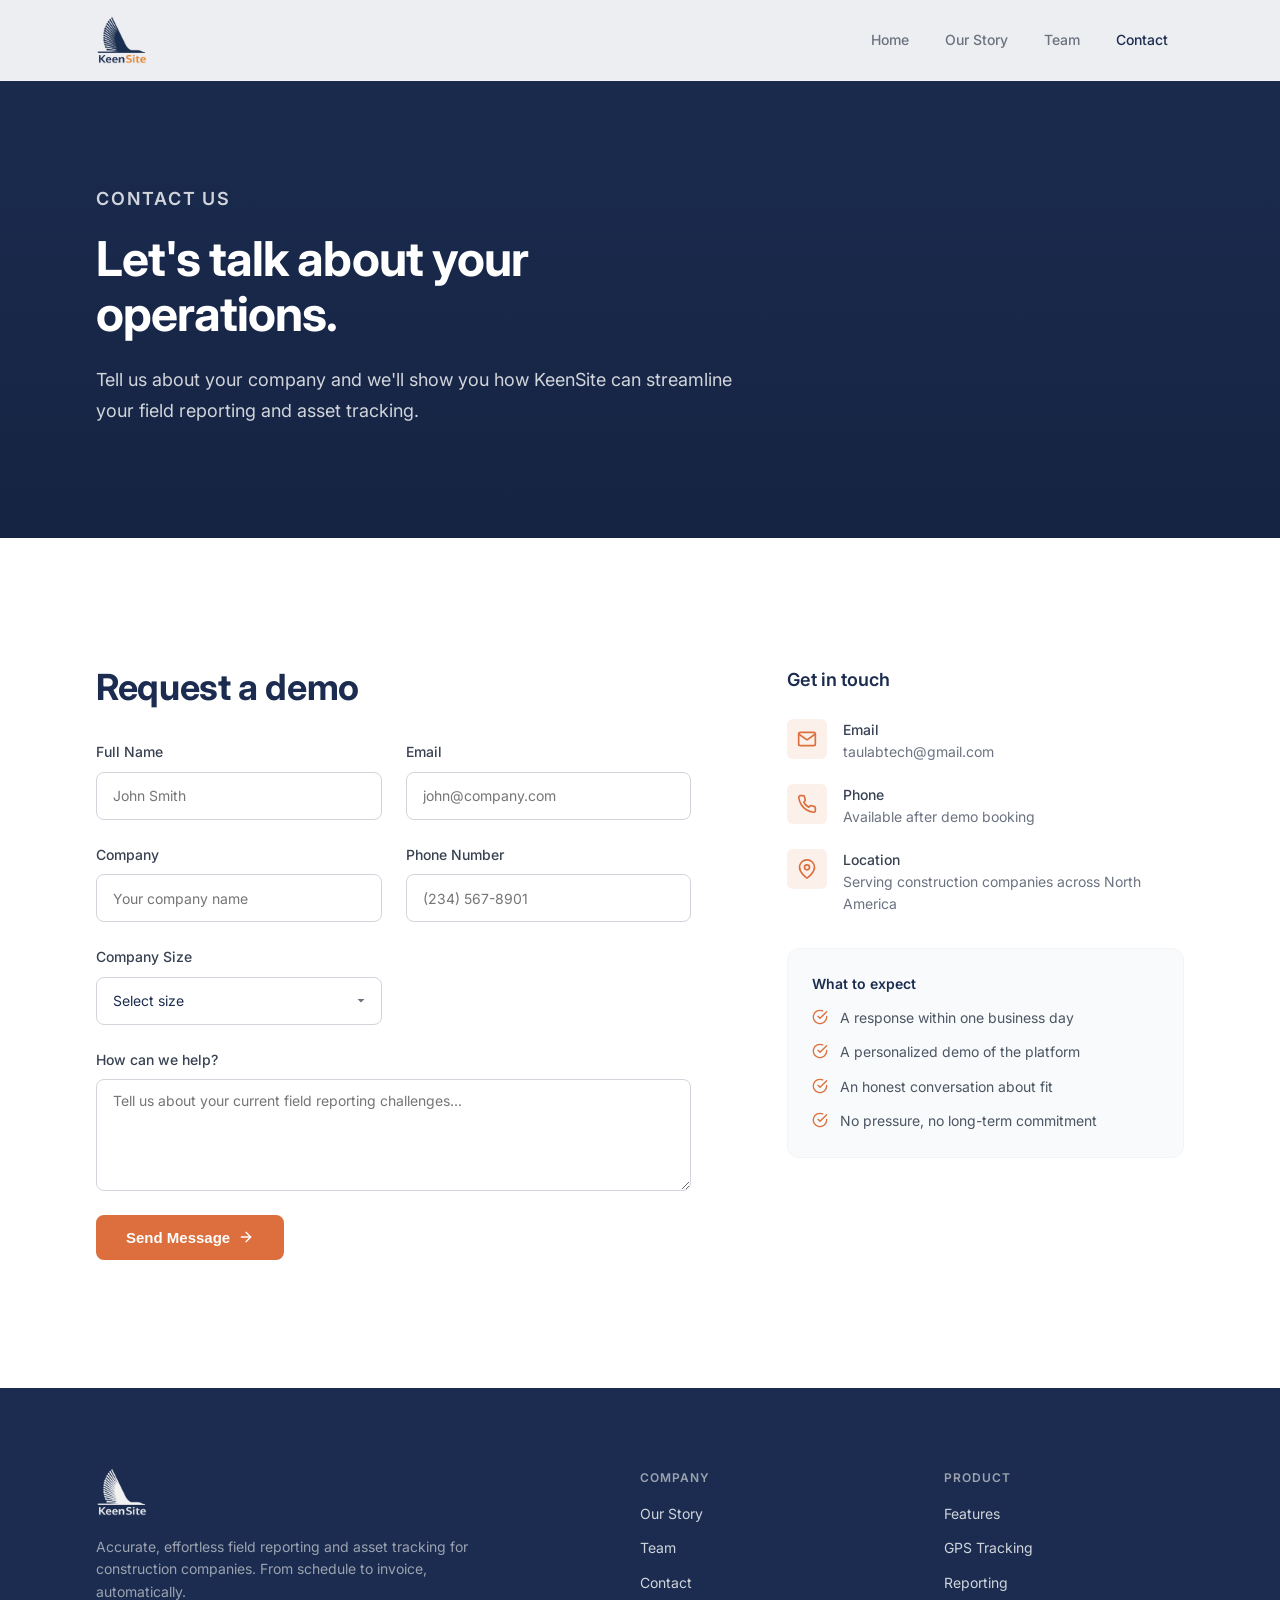
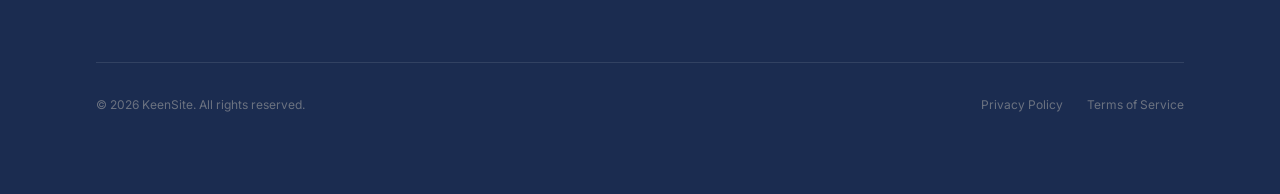
==== contact/index.html @ 657386d3 "Added google analytics to each page on keensite's website." ====
<!DOCTYPE html>
<html lang="en">

<head>
  <meta charset="UTF-8">
  <meta name="viewport" content="width=device-width, initial-scale=1.0">
  <title>Contact Us - KeenSite | Request a Demo</title>
  <meta name="description"
    content="Get in touch with KeenSite to learn how we can streamline your construction field reporting and asset tracking. Request a personalized demo.">
  <meta property="og:title" content="Contact Us - KeenSite">
  <meta property="og:description" content="Request a demo and see how KeenSite can automate your field reporting.">
  <link rel="icon" href="/images/logo.png">
  <link rel="stylesheet" href="/styles.css">
  <script type="text/javascript">
    (function (c, l, a, r, i, t, y) {
      c[a] = c[a] || function () { (c[a].q = c[a].q || []).push(arguments) };
      t = l.createElement(r); t.async = 1; t.src = "https://www.clarity.ms/tag/" + i;
      y = l.getElementsByTagName(r)[0]; y.parentNode.insertBefore(t, y);
    })(window, document, "clarity", "script", "vt9s95fxyd");
  </script>
</head>
<script async src="https://www.googletagmanager.com/gtag/js?id=G-HYCKMFRM9N"></script>
<script>
  window.dataLayer = window.dataLayer || [];
  function gtag() { dataLayer.push(arguments); }
  gtag('js', new Date());

  gtag('config', 'G-HYCKMFRM9N');
</script>

<body>

  <nav class="navbar">
    <div class="container navbar-inner">
      <a href="/" class="navbar-logo"><img src="/images/logo.png" alt="KeenSite"></a>
      <div class="navbar-links">
        <a href="/">Home</a>
        <a href="/story/">Our Story</a>
        <a href="/team/">Team</a>
        <a href="/contact/" class="active">Contact</a>
      </div>
      <button class="mobile-toggle" aria-label="Toggle menu"
        onclick="document.getElementById('mobileMenu').classList.toggle('open')">
        <svg xmlns="http://www.w3.org/2000/svg" viewBox="0 0 24 24" width="24" height="24" fill="none"
          stroke="currentColor" stroke-width="2" stroke-linecap="round" stroke-linejoin="round">
          <line x1="3" y1="6" x2="21" y2="6" />
          <line x1="3" y1="12" x2="21" y2="12" />
          <line x1="3" y1="18" x2="21" y2="18" />
        </svg>
      </button>
    </div>
    <div id="mobileMenu" class="mobile-menu">
      <a href="/">Home</a>
      <a href="/story/">Our Story</a>
      <a href="/team/">Team</a>
      <a href="/contact/" class="active">Contact</a>
    </div>
  </nav>

  <section class="page-hero">
    <div class="container">
      <p class="section-label">Contact Us</p>
      <h1>Let's talk about your operations.</h1>
      <p>Tell us about your company and we'll show you how KeenSite can streamline your field reporting and asset
        tracking.</p>
    </div>
  </section>

  <section class="section section-white">
    <div class="container">
      <div class="contact-grid">
        <div>
          <h2 class="form-title">Request a demo</h2>
          <form name="demo-request" action="https://api.web3forms.com/submit" method="POST">
            <div class="form-row">
              <div class="form-group">
                <label for="name">Full Name</label>
                <input type="text" id="name" name="name" placeholder="John Smith" required>
              </div>
              <div class="form-group">
                <label for="email">Email</label>
                <input type="email" id="email" name="email" placeholder="john@company.com" required>
              </div>
            </div>
            <div class="form-row">
              <div class="form-group">
                <label for="company">Company</label>
                <input type="text" id="company" name="company" placeholder="Your company name" required>
              </div>
              <div class="form-group">
                <label for="phone">Phone Number</label>
                <input type="tel" id="phone" name="phone" placeholder="(234) 567-8901" pattern="[0-9\-\+\s\(\)]*"
                  title="Please enter a valid phone number. Only numbers, spaces, and basic punctuation (+, -, ()) are allowed."
                  required>
              </div>
            </div>
            <div class="form-row">
              <div class="form-group">
                <label for="companySize">Company Size</label>
                <select id="companySize" name="companySize" required>
                  <option value="" disabled selected>Select size</option>
                  <option value="1-20">1–20 employees</option>
                  <option value="20-50">20–50 employees</option>
                  <option value="50-100">50–100 employees</option>
                  <option value="100-200">100–200 employees</option>
                  <option value="200+">200+ employees</option>
                </select>
              </div>
            </div>
            <div class="form-group">
              <label for="message">How can we help?</label>
              <textarea id="message" name="message" rows="5"
                placeholder="Tell us about your current field reporting challenges..." required></textarea>
            </div>
            <input type="checkbox" name="botcheck" class="hidden" style="display: none;">
            <input type="hidden" name="access_key" value="bdea0255-acc1-46b6-ab2a-db16c7fdbbe0">
            <button type="submit" class="btn btn-orange">
              Send Message
              <svg xmlns="http://www.w3.org/2000/svg" viewBox="0 0 24 24" width="16" height="16" fill="none"
                stroke="currentColor" stroke-width="2" stroke-linecap="round" stroke-linejoin="round">
                <line x1="5" y1="12" x2="19" y2="12" />
                <polyline points="12 5 19 12 12 19" />
              </svg>
            </button>
          </form>
        </div>

        <div class="contact-sidebar">
          <h3>Get in touch</h3>
          <div class="contact-info">
            <div class="contact-info-item">
              <div class="contact-info-icon">
                <svg xmlns="http://www.w3.org/2000/svg" viewBox="0 0 24 24" width="20" height="20" fill="none"
                  stroke="currentColor" stroke-width="2" stroke-linecap="round" stroke-linejoin="round">
                  <path d="M4 4h16c1.1 0 2 .9 2 2v12c0 1.1-.9 2-2 2H4c-1.1 0-2-.9-2-2V6c0-1.1.9-2 2-2z" />
                  <polyline points="22,6 12,13 2,6" />
                </svg>
              </div>
              <div>
                <p class="info-label">Email</p>
                <p class="info-value">taulabtech@gmail.com</p>
              </div>
            </div>
            <div class="contact-info-item">
              <div class="contact-info-icon">
                <svg xmlns="http://www.w3.org/2000/svg" viewBox="0 0 24 24" width="20" height="20" fill="none"
                  stroke="currentColor" stroke-width="2" stroke-linecap="round" stroke-linejoin="round">
                  <path
                    d="M22 16.92v3a2 2 0 0 1-2.18 2 19.79 19.79 0 0 1-8.63-3.07 19.5 19.5 0 0 1-6-6 19.79 19.79 0 0 1-3.07-8.67A2 2 0 0 1 4.11 2h3a2 2 0 0 1 2 1.72 12.84 12.84 0 0 0 .7 2.81 2 2 0 0 1-.45 2.11L8.09 9.91a16 16 0 0 0 6 6l1.27-1.27a2 2 0 0 1 2.11-.45 12.84 12.84 0 0 0 2.81.7A2 2 0 0 1 22 16.92z" />
                </svg>
              </div>
              <div>
                <p class="info-label">Phone</p>
                <p class="info-value">Available after demo booking</p>
              </div>
            </div>
            <div class="contact-info-item">
              <div class="contact-info-icon">
                <svg xmlns="http://www.w3.org/2000/svg" viewBox="0 0 24 24" width="20" height="20" fill="none"
                  stroke="currentColor" stroke-width="2" stroke-linecap="round" stroke-linejoin="round">
                  <path d="M21 10c0 7-9 13-9 13s-9-6-9-13a9 9 0 0 1 18 0z" />
                  <circle cx="12" cy="10" r="3" />
                </svg>
              </div>
              <div>
                <p class="info-label">Location</p>
                <p class="info-value">Serving construction companies across North America</p>
              </div>
            </div>
          </div>

          <div class="expect-box">
            <h4>What to expect</h4>
            <ul>
              <li>
                <svg xmlns="http://www.w3.org/2000/svg" viewBox="0 0 24 24" width="16" height="16" fill="none"
                  stroke="currentColor" stroke-width="2" stroke-linecap="round" stroke-linejoin="round">
                  <path d="M22 11.08V12a10 10 0 1 1-5.93-9.14" />
                  <polyline points="22 4 12 14.01 9 11.01" />
                </svg>
                <span>A response within one business day</span>
              </li>
              <li>
                <svg xmlns="http://www.w3.org/2000/svg" viewBox="0 0 24 24" width="16" height="16" fill="none"
                  stroke="currentColor" stroke-width="2" stroke-linecap="round" stroke-linejoin="round">
                  <path d="M22 11.08V12a10 10 0 1 1-5.93-9.14" />
                  <polyline points="22 4 12 14.01 9 11.01" />
                </svg>
                <span>A personalized demo of the platform</span>
              </li>
              <li>
                <svg xmlns="http://www.w3.org/2000/svg" viewBox="0 0 24 24" width="16" height="16" fill="none"
                  stroke="currentColor" stroke-width="2" stroke-linecap="round" stroke-linejoin="round">
                  <path d="M22 11.08V12a10 10 0 1 1-5.93-9.14" />
                  <polyline points="22 4 12 14.01 9 11.01" />
                </svg>
                <span>An honest conversation about fit</span>
              </li>
              <li>
                <svg xmlns="http://www.w3.org/2000/svg" viewBox="0 0 24 24" width="16" height="16" fill="none"
                  stroke="currentColor" stroke-width="2" stroke-linecap="round" stroke-linejoin="round">
                  <path d="M22 11.08V12a10 10 0 1 1-5.93-9.14" />
                  <polyline points="22 4 12 14.01 9 11.01" />
                </svg>
                <span>No pressure, no long-term commitment</span>
              </li>
            </ul>
          </div>
        </div>
      </div>
    </div>
  </section>

  <footer class="footer">
    <div class="container footer-inner">
      <div class="footer-grid">
        <div class="footer-brand">
          <a href="/" class="navbar-logo">
            <img src="/images/logo_white.png" alt="KeenSite logo">
          </a>
          <p>Accurate, effortless field reporting and asset tracking for construction companies. From schedule to
            invoice, automatically.</p>
        </div>
        <div class="footer-col">
          <h4>Company</h4>
          <a href="/story/">Our Story</a>
          <a href="/team/">Team</a>
          <a href="/contact/">Contact</a>
        </div>
        <div class="footer-col">
          <h4>Product</h4>
          <a href="/">Features</a>
          <a href="/">GPS Tracking</a>
          <a href="/">Reporting</a>
        </div>
      </div>
      <div class="footer-bottom">
        <p>&copy; 2026 KeenSite. All rights reserved.</p>
        <div class="footer-bottom-links">
          <span>Privacy Policy</span>
          <span>Terms of Service</span>
        </div>
      </div>
    </div>
  </footer>
</body>

</html>
---- styles.css ----
@import url('https://fonts.googleapis.com/css2?family=Inter:wght@400;500;600;700&display=swap');

*, *::before, *::after {
  margin: 0;
  padding: 0;
  box-sizing: border-box;
}

:root {
  --indigo: #1B2C50;
  --indigo-dark: #162443;
  --indigo-darker: #0f1a2e;
  --orange: #DC6F3D;
  --white: #ffffff;
  --gray-50: #f9fafb;
  --gray-100: #f3f4f6;
  --gray-300: #d1d5db;
  --gray-400: #9ca3af;
  --gray-500: #6b7280;
  --gray-600: #4b5563;
  --gray-700: #374151;
  --gray-800: #1f2937;
}

html {
  scroll-behavior: smooth;
}

body {
  font-family: 'Inter', -apple-system, BlinkMacSystemFont, 'Segoe UI', sans-serif;
  color: var(--indigo);
  background: var(--white);
  line-height: 1.6;
  -webkit-font-smoothing: antialiased;
}

a {
  text-decoration: none;
  color: inherit;
}

img {
  display: block;
  max-width: 100%;
}

ul {
  list-style: none;
}

.container {
  max-width: 1152px;
  margin: 0 auto;
  padding: 0 1.5rem;
}

@media (min-width: 1024px) {
  .container {
    padding: 0 2rem;
  }
}

/* ── NAVBAR ── */
.navbar {
  position: fixed;
  top: 0;
  left: 0;
  right: 0;
  z-index: 50;
  background: rgba(255, 255, 255, 0.92);
  backdrop-filter: blur(12px);
  -webkit-backdrop-filter: blur(12px);
  border-bottom: 1px solid var(--gray-100);
}

.navbar-inner {
  display: flex;
  align-items: center;
  justify-content: space-between;
  height: 4rem;
}

@media (min-width: 1024px) {
  .navbar-inner {
    height: 5rem;
  }
}

.navbar-logo img {
  height: 2.5rem;
  width: auto;
}

@media (min-width: 1024px) {
  .navbar-logo img {
    height: 3rem;
  }
}

.navbar-links {
  display: none;
  align-items: center;
  gap: 0.25rem;
}

@media (min-width: 768px) {
  .navbar-links {
    display: flex;
  }
}

.navbar-links a {
  padding: 0.5rem 1rem;
  font-size: 0.875rem;
  font-weight: 500;
  color: var(--gray-500);
  border-radius: 0.375rem;
  transition: color 0.2s;
}

.navbar-links a:hover,
.navbar-links a.active {
  color: var(--indigo);
}

.mobile-toggle {
  display: block;
  background: none;
  border: none;
  padding: 0.5rem;
  color: var(--gray-600);
  cursor: pointer;
}

@media (min-width: 768px) {
  .mobile-toggle {
    display: none;
  }
}

.mobile-toggle svg {
  width: 1.5rem;
  height: 1.5rem;
}

.mobile-menu {
  display: none;
  background: var(--white);
  border-top: 1px solid var(--gray-100);
  padding: 1rem 1.5rem;
}

.mobile-menu.open {
  display: block;
}

@media (min-width: 768px) {
  .mobile-menu {
    display: none !important;
  }
}

.mobile-menu a {
  display: block;
  padding: 0.75rem 1rem;
  font-size: 0.875rem;
  font-weight: 500;
  color: var(--gray-500);
  border-radius: 0.375rem;
}

.mobile-menu a:hover,
.mobile-menu a.active {
  color: var(--indigo);
  background: var(--gray-50);
}

/* ── BUTTONS ── */
.btn {
  display: inline-flex;
  align-items: center;
  gap: 0.5rem;
  padding: 0.75rem 1.75rem;
  font-size: 0.9375rem;
  font-weight: 600;
  border-radius: 0.5rem;
  border: 2px solid transparent;
  cursor: pointer;
  transition: opacity 0.2s, transform 0.1s;
}

.btn:hover {
  opacity: 0.9;
}

.btn:active {
  transform: scale(0.98);
}

.btn-orange {
  background: var(--orange);
  color: var(--white);
  border-color: var(--orange);
}

.btn svg {
  width: 1rem;
  height: 1rem;
}

/* ── SECTION LABEL ── */
.section-label {
  font-size: 0.75rem;
  font-weight: 600;
  text-transform: uppercase;
  letter-spacing: 0.1em;
  color: var(--orange);
  margin-bottom: 1rem;
}

/* ── HERO (home) ── */
.hero {
  min-height: 90vh;
  display: flex;
  align-items: center;
  background: var(--white);
  padding-top: 5rem;
}

.hero-content {
  text-align: center;
  max-width: 56rem;
  margin: 0 auto;
  padding: 8rem 0 10rem;
}

.hero h1 {
  font-size: 2.5rem;
  font-weight: 700;
  color: var(--indigo);
  letter-spacing: -0.02em;
  line-height: 1.1;
}

@media (min-width: 640px) {
  .hero h1 {
    font-size: 3rem;
  }
}

@media (min-width: 1024px) {
  .hero h1 {
    font-size: 4.25rem;
  }
}

.hero h1 em {
  font-style: italic;
  color: var(--orange);
}

.hero p {
  margin-top: 2rem;
  font-size: 1.125rem;
  color: var(--gray-600);
  max-width: 40rem;
  margin-left: auto;
  margin-right: auto;
  line-height: 1.7;
}

.hero p:first-of-type {
  margin-top: 2rem;
}

.hero p + p {
  margin-top: 1rem;
}

.hero-tagline {
  display: flex;
  flex-wrap: wrap;
  align-items: center;
  justify-content: center;
  gap: 1.5rem;
  margin-top: 2.5rem;
  font-size: 1rem;
  font-weight: 600;
  letter-spacing: 0.1em;
  text-transform: uppercase;
  color: var(--orange);
}

@media (min-width: 1024px) {
  .hero-tagline {
    gap: 2.5rem;
    font-size: 1.125rem;
  }
}

.hero-tagline .dot {
  width: 0.375rem;
  height: 0.375rem;
  background: var(--orange);
  border-radius: 50%;
}

.hero .btn {
  margin-top: 2.5rem;
}

/* ── PAGE HERO (story, team, contact) ── */
.page-hero {
  background: linear-gradient(to bottom, var(--indigo), var(--indigo-dark));
  padding: 8rem 0 5rem;
}

@media (min-width: 1024px) {
  .page-hero {
    padding: 10rem 0 7rem;
  }
}

.page-hero .section-label {
  margin-bottom: 1rem;
}

.page-hero h1 {
  font-size: 2.5rem;
  font-weight: 700;
  color: var(--white);
  letter-spacing: -0.02em;
  line-height: 1.15;
  max-width: 40rem;
}

@media (min-width: 1024px) {
  .page-hero h1 {
    font-size: 3rem;
  }
}

.page-hero p {
  margin-top: 1.5rem;
  font-size: 1.125rem;
  color: var(--gray-300);
  line-height: 1.7;
  max-width: 40rem;
}

/* ── SECTIONS ── */
.section {
  padding: 6rem 0;
}

@media (min-width: 1024px) {
  .section {
    padding: 8rem 0;
  }
}

.section-white {
  background: var(--white);
}

.section-gray {
  background: var(--gray-50);
}

.section-indigo {
  background: var(--indigo);
}

.section h2 {
  font-size: 1.875rem;
  font-weight: 700;
  color: var(--indigo);
  letter-spacing: -0.01em;
  line-height: 1.2;
}

@media (min-width: 1024px) {
  .section h2 {
    font-size: 2.25rem;
  }
}

.section-indigo h2 {
  color: var(--white);
}

.section-center {
  text-align: center;
  max-width: 40rem;
  margin: 0 auto;
}

/* ── PROBLEM CARDS ── */
.problem-grid {
  display: grid;
  grid-template-columns: 1fr;
  gap: 1rem;
  margin-top: 3.5rem;
}

@media (min-width: 640px) {
  .problem-grid {
    grid-template-columns: 1fr 1fr;
  }
}

@media (min-width: 1024px) {
  .problem-grid {
    grid-template-columns: 1fr 1fr 1fr;
  }
}

.problem-card {
  display: flex;
  align-items: flex-start;
  gap: 1rem;
  padding: 1.25rem;
  background: var(--gray-50);
  border: 1px solid var(--gray-100);
  border-radius: 0.5rem;
}

.problem-icon {
  flex-shrink: 0;
  width: 2.5rem;
  height: 2.5rem;
  border-radius: 0.375rem;
  background: #fef2f2;
  display: flex;
  align-items: center;
  justify-content: center;
}

.problem-icon svg {
  width: 1.25rem;
  height: 1.25rem;
  color: #ef4444;
  opacity: 0.8;
}

.problem-card p {
  font-size: 0.875rem;
  font-weight: 500;
  color: var(--gray-700);
  line-height: 1.6;
  padding-top: 0.5rem;
}

/* ── SOLUTION ── */
.solution-grid {
  display: grid;
  grid-template-columns: 1fr;
  gap: 3rem;
  align-items: center;
}

@media (min-width: 1024px) {
  .solution-grid {
    grid-template-columns: 1fr 1fr;
    gap: 4rem;
  }
}

.solution-grid h2 {
  font-size: 2.25rem;
  color: var(--white);
  line-height: 1.2;
}

@media (min-width: 1024px) {
  .solution-grid h2 {
    font-size: 2.75rem;
  }
}

.solution-grid p {
  margin-top: 2rem;
  font-size: 1.125rem;
  color: var(--gray-300);
  line-height: 1.7;
}

.solution-image {
  border-radius: 0.75rem;
  overflow: hidden;
}

.solution-image img {
  width: 100%;
  height: 20rem;
  object-fit: cover;
  border-radius: 0.75rem;
}

@media (min-width: 1024px) {
  .solution-image img {
    height: 24rem;
  }
}

/* ── HOW IT WORKS ── */
.steps-grid {
  display: grid;
  grid-template-columns: 1fr;
  gap: 1.5rem;
  margin-top: 4rem;
}

@media (min-width: 768px) {
  .steps-grid {
    grid-template-columns: repeat(4, 1fr);
    gap: 2rem;
  }
}

.step {
  text-align: center;
  position: relative;
}

.step-icon {
  width: 3.5rem;
  height: 3.5rem;
  border-radius: 0.75rem;
  display: flex;
  align-items: center;
  justify-content: center;
  margin: 0 auto;
}

.step-icon svg {
  width: 1.5rem;
  height: 1.5rem;
}

.step-icon.blue {
  background: #eff6ff;
}
.step-icon.blue svg { color: #2563eb; }

.step-icon.green {
  background: #ecfdf5;
}
.step-icon.green svg { color: #059669; }

.step-icon.violet {
  background: #f5f3ff;
}
.step-icon.violet svg { color: #7c3aed; }

.step-icon.amber {
  background: #fffbeb;
}
.step-icon.amber svg { color: #d97706; }

.step h3 {
  margin-top: 1.25rem;
  font-size: 1.125rem;
  font-weight: 600;
  color: var(--indigo);
}

.step p {
  margin-top: 0.75rem;
  font-size: 0.875rem;
  color: var(--gray-500);
  line-height: 1.6;
}

/* ── TRACKING CARDS ── */
.tracking-grid {
  display: grid;
  grid-template-columns: 1fr;
  gap: 2rem;
  margin-top: 4rem;
}

@media (min-width: 1024px) {
  .tracking-grid {
    grid-template-columns: 1fr 1fr;
  }
}

.tracking-card {
  background: var(--white);
  border: 1px solid var(--gray-100);
  border-radius: 0.75rem;
  padding: 2rem 2.5rem;
}

.tracking-card-header {
  display: flex;
  align-items: center;
  gap: 1rem;
  margin-bottom: 1.5rem;
}

.tracking-card-icon {
  width: 3rem;
  height: 3rem;
  border-radius: 0.75rem;
  display: flex;
  align-items: center;
  justify-content: center;
}

.tracking-card-icon svg {
  width: 1.5rem;
  height: 1.5rem;
}

.tracking-card-icon.blue {
  background: #eff6ff;
}
.tracking-card-icon.blue svg { color: #2563eb; }

.tracking-card-icon.green {
  background: #ecfdf5;
}
.tracking-card-icon.green svg { color: #059669; }

.tracking-card h3 {
  font-size: 1.125rem;
  font-weight: 600;
  color: var(--indigo);
}

.tracking-card .subtitle {
  font-size: 0.875rem;
  color: var(--gray-500);
}

.tracking-card ul {
  display: flex;
  flex-direction: column;
  gap: 1rem;
}

.tracking-card li {
  display: flex;
  align-items: flex-start;
  gap: 0.75rem;
}

.tracking-card li svg {
  width: 1.25rem;
  height: 1.25rem;
  flex-shrink: 0;
  margin-top: 0.125rem;
}

.tracking-card li svg.blue { color: #3b82f6; }
.tracking-card li svg.green { color: #10b981; }

.tracking-card li span {
  font-size: 0.875rem;
  color: var(--gray-600);
  line-height: 1.6;
}

.tracking-closing {
  margin-top: 2.5rem;
  text-align: center;
  color: var(--gray-600);
  max-width: 40rem;
  margin-left: auto;
  margin-right: auto;
}

/* ── DIFFERENTIATION ── */
.diff-grid {
  display: grid;
  grid-template-columns: 1fr;
  gap: 2rem;
  margin-top: 4rem;
  max-width: 56rem;
  margin-left: auto;
  margin-right: auto;
}

@media (min-width: 1024px) {
  .diff-grid {
    grid-template-columns: 1fr 1fr;
  }
}

.diff-card {
  border-radius: 0.75rem;
  padding: 2rem;
}

.diff-card-typical {
  background: var(--gray-50);
  border: 1px solid var(--gray-100);
}

.diff-card-keensite {
  background: var(--indigo);
  border: 1px solid #2a3f6b;
}

.diff-card-header {
  display: flex;
  align-items: center;
  gap: 0.75rem;
  margin-bottom: 1.5rem;
}

.diff-card-header svg {
  width: 1.25rem;
  height: 1.25rem;
}

.diff-card-header h3 {
  font-size: 0.75rem;
  font-weight: 600;
  text-transform: uppercase;
  letter-spacing: 0.08em;
}

.diff-card-typical .diff-card-header svg,
.diff-card-typical .diff-card-header h3 {
  color: var(--gray-400);
}

.diff-card-keensite .diff-card-header svg,
.diff-card-keensite .diff-card-header h3 {
  color: var(--orange);
}

.diff-card ul {
  display: flex;
  flex-direction: column;
  gap: 1rem;
}

.diff-card li {
  display: flex;
  align-items: center;
  gap: 0.75rem;
}

.diff-card li svg {
  width: 1.25rem;
  height: 1.25rem;
  flex-shrink: 0;
}

.diff-card-typical li svg {
  color: var(--gray-300);
}

.diff-card-typical li span {
  font-size: 0.875rem;
  color: var(--gray-500);
}

.diff-card-keensite li svg {
  color: var(--orange);
}

.diff-card-keensite li span {
  font-size: 0.875rem;
  color: var(--white);
}

/* ── WHO IT'S FOR ── */
.industry-grid {
  display: grid;
  grid-template-columns: 1fr;
  gap: 1.5rem;
  margin-top: 3.5rem;
}

@media (min-width: 768px) {
  .industry-grid {
    grid-template-columns: repeat(3, 1fr);
    gap: 2rem;
  }
}

.industry-card {
  background: var(--white);
  border: 1px solid var(--gray-100);
  border-radius: 0.75rem;
  overflow: hidden;
}

.industry-card-img {
  height: 13rem;
  overflow: hidden;
}

.industry-card-img img {
  width: 100%;
  height: 100%;
  object-fit: cover;
  transition: transform 0.5s;
}

.industry-card:hover .industry-card-img img {
  transform: scale(1.05);
}

.industry-card-body {
  padding: 1.5rem;
}

.industry-card h3 {
  font-size: 1.125rem;
  font-weight: 600;
  color: var(--indigo);
}

.industry-card p {
  margin-top: 0.5rem;
  font-size: 0.875rem;
  color: var(--gray-500);
  line-height: 1.6;
}

/* ── CTA SECTION ── */
.cta-section {
  text-align: center;
}

.cta-section h2 {
  color: var(--white);
}

.cta-section p {
  margin-top: 1.5rem;
  color: var(--gray-400);
  font-size: 1.125rem;
  max-width: 36rem;
  margin-left: auto;
  margin-right: auto;
  line-height: 1.7;
}

.cta-section .btn {
  margin-top: 2.5rem;
}

/* ── ORIGIN GRID (story) ── */
.origin-grid {
  display: grid;
  grid-template-columns: 1fr;
  gap: 4rem;
}

@media (min-width: 1024px) {
  .origin-grid {
    grid-template-columns: 1fr 1fr;
    gap: 6rem;
  }
}

.origin-grid h2 {
  font-size: 1.875rem;
  font-weight: 700;
  color: var(--indigo);
}

.origin-grid .text-block {
  margin-top: 2rem;
  display: flex;
  flex-direction: column;
  gap: 1.5rem;
}

.origin-grid .text-block p {
  color: var(--gray-600);
  line-height: 1.7;
}

/* ── GALLERY ── */
.gallery-grid {
  display: grid;
  grid-template-columns: repeat(2, 1fr);
  gap: 0.5rem;
  margin-top: 2.5rem;
}

@media (min-width: 640px) {
  .gallery-grid {
    grid-template-columns: repeat(3, 1fr);
  }
}

@media (min-width: 768px) {
  .gallery-grid {
    grid-template-columns: repeat(4, 1fr);
  }
}

.gallery-item {
  position: relative;
  aspect-ratio: 1;
  overflow: hidden;
  border-radius: 0.5rem;
  cursor: pointer;
  border: none;
  padding: 0;
  background: none;
}

.gallery-item img {
  width: 100%;
  height: 100%;
  object-fit: cover;
  transition: transform 0.3s;
}

.gallery-item:hover img {
  transform: scale(1.05);
}

.gallery-label {
  margin-bottom: 0.75rem;
}

.gallery-label h2 {
  color: var(--white);
  font-size: 1.5rem;
}

@media (min-width: 1024px) {
  .gallery-label h2 {
    font-size: 1.875rem;
  }
}

/* ── LIGHTBOX ── */
.lightbox {
  display: none;
  position: fixed;
  inset: 0;
  z-index: 100;
  background: rgba(0, 0, 0, 0.9);
  align-items: center;
  justify-content: center;
  padding: 1rem;
}

.lightbox.open {
  display: flex;
}

.lightbox img {
  max-width: 100%;
  max-height: 85vh;
  object-fit: contain;
  border-radius: 0.5rem;
}

.lightbox-close {
  position: absolute;
  top: 1.5rem;
  right: 1.5rem;
  background: none;
  border: none;
  color: rgba(255, 255, 255, 0.8);
  font-size: 2rem;
  font-weight: 300;
  cursor: pointer;
}

.lightbox-close:hover {
  color: var(--white);
}

.lightbox-prev,
.lightbox-next {
  position: absolute;
  top: 50%;
  transform: translateY(-50%);
  background: none;
  border: none;
  color: rgba(255, 255, 255, 0.6);
  font-size: 2.5rem;
  font-weight: 300;
  cursor: pointer;
  padding: 1rem;
}

.lightbox-prev:hover,
.lightbox-next:hover {
  color: var(--white);
}

.lightbox-prev {
  left: 0.5rem;
}

@media (min-width: 1024px) {
  .lightbox-prev { left: 2rem; }
}

.lightbox-next {
  right: 0.5rem;
}

@media (min-width: 1024px) {
  .lightbox-next { right: 2rem; }
}

/* ── VALUES CARDS ── */
.values-grid {
  display: grid;
  grid-template-columns: 1fr;
  gap: 1.5rem;
  margin-top: 3.5rem;
}

@media (min-width: 640px) {
  .values-grid {
    grid-template-columns: 1fr 1fr;
    gap: 2rem;
  }
}

.value-card {
  background: var(--white);
  border: 1px solid var(--gray-100);
  border-radius: 0.75rem;
  padding: 2rem;
}

.value-icon {
  width: 3rem;
  height: 3rem;
  border-radius: 0.75rem;
  background: rgba(220, 111, 61, 0.1);
  display: flex;
  align-items: center;
  justify-content: center;
  margin-bottom: 1.25rem;
}

.value-icon svg {
  width: 1.5rem;
  height: 1.5rem;
  color: var(--orange);
}

.value-card h3 {
  font-size: 1.125rem;
  font-weight: 600;
  color: var(--indigo);
}

.value-card p {
  margin-top: 0.75rem;
  font-size: 0.875rem;
  color: var(--gray-600);
  line-height: 1.6;
}

/* ── TEAM ── */
.team-grid {
  display: grid;
  grid-template-columns: repeat(2, 1fr);
  gap: 1.5rem;
  margin-top: 3.5rem;
}

@media (min-width: 1024px) {
  .team-grid {
    grid-template-columns: repeat(4, 1fr);
    gap: 2rem;
  }
}

.team-member {
  text-align: center;
}

.team-member-photo {
  width: 9rem;
  height: 9rem;
  border-radius: 50%;
  overflow: hidden;
  margin: 0 auto 1.25rem;
  border: 2px solid var(--gray-100);
  background-color: var(--gray-50);
}

@media (min-width: 1024px) {
  .team-member-photo {
    width: 11rem;
    height: 11rem;
  }
}

.team-member-photo img {
  width: 100%;
  height: 100%;
  object-fit: cover;
}

.team-member h3 {
  font-size: 1.125rem;
  font-weight: 600;
  color: var(--indigo);
}

.team-member .role {
  font-size: 0.875rem;
  color: var(--orange);
  font-weight: 500;
  margin-top: 0.25rem;
}

/* ── CONTACT FORM ── */
.contact-grid {
  display: grid;
  grid-template-columns: 1fr;
  gap: 4rem;
}

@media (min-width: 1024px) {
  .contact-grid {
    grid-template-columns: 3fr 2fr;
    gap: 6rem;
  }
}

.form-title {
  font-size: 1.5rem;
  font-weight: 700;
  color: var(--indigo);
  margin-bottom: 2rem;
}

.form-row {
  display: grid;
  grid-template-columns: 1fr;
  gap: 1.5rem;
  margin-bottom: 1.5rem;
}

@media (min-width: 640px) {
  .form-row {
    grid-template-columns: 1fr 1fr;
  }
}

.form-group {
  display: flex;
  flex-direction: column;
  gap: 0.5rem;
  margin-bottom: 1.5rem;
}

.form-row .form-group {
  margin-bottom: 0;
}

.form-group label {
  font-size: 0.875rem;
  font-weight: 500;
  color: var(--gray-700);
}

.form-group input,
.form-group select,
.form-group textarea {
  padding: 0.75rem 1rem;
  border: 1px solid var(--gray-300);
  border-radius: 0.5rem;
  font-size: 0.875rem;
  font-family: inherit;
  color: var(--indigo);
  background: var(--white);
  transition: border-color 0.2s;
  width: 100%;
}

.form-group input:focus,
.form-group select:focus,
.form-group textarea:focus {
  outline: none;
  border-color: var(--indigo);
  box-shadow: 0 0 0 3px rgba(27, 44, 80, 0.1);
}

.form-group input {
  height: 3rem;
}

.form-group select {
  height: 3rem;
  appearance: none;
  background-image: url("data:image/svg+xml,%3Csvg xmlns='http://www.w3.org/2000/svg' width='16' height='16' fill='%236b7280' viewBox='0 0 16 16'%3E%3Cpath d='M4.5 6l3.5 3.5L11.5 6'/%3E%3C/svg%3E");
  background-repeat: no-repeat;
  background-position: right 0.75rem center;
  padding-right: 2.5rem;
}

.form-group textarea {
  resize: vertical;
  min-height: 7rem;
}

/* ── CONTACT SIDEBAR ── */
.contact-sidebar h3 {
  font-size: 1.125rem;
  font-weight: 600;
  color: var(--indigo);
  margin-bottom: 1.5rem;
}

.contact-info {
  display: flex;
  flex-direction: column;
  gap: 1.25rem;
}

.contact-info-item {
  display: flex;
  align-items: flex-start;
  gap: 1rem;
}

.contact-info-icon {
  width: 2.5rem;
  height: 2.5rem;
  border-radius: 0.375rem;
  background: rgba(220, 111, 61, 0.1);
  display: flex;
  align-items: center;
  justify-content: center;
  flex-shrink: 0;
}

.contact-info-icon svg {
  width: 1.25rem;
  height: 1.25rem;
  color: var(--orange);
}

.contact-info-item .info-label {
  font-size: 0.875rem;
  font-weight: 500;
  color: var(--gray-700);
}

.contact-info-item .info-value {
  font-size: 0.875rem;
  color: var(--gray-500);
}

.expect-box {
  background: var(--gray-50);
  border: 1px solid var(--gray-100);
  border-radius: 0.75rem;
  padding: 1.5rem;
  margin-top: 2rem;
}

.expect-box h4 {
  font-size: 0.875rem;
  font-weight: 600;
  color: var(--indigo);
  margin-bottom: 0.75rem;
}

.expect-box li {
  display: flex;
  align-items: flex-start;
  gap: 0.75rem;
  margin-bottom: 0.75rem;
}

.expect-box li:last-child {
  margin-bottom: 0;
}

.expect-box li svg {
  width: 1rem;
  height: 1rem;
  color: var(--orange);
  flex-shrink: 0;
  margin-top: 0.125rem;
}

.expect-box li span {
  font-size: 0.875rem;
  color: var(--gray-600);
}

/* ── FOOTER ── */
.footer {
  background: var(--indigo);
  color: var(--white);
}

.footer-inner {
  padding-top: 4rem;
  padding-bottom: 5rem;
}

@media (min-width: 1024px) {
  .footer-inner {
    padding-top: 5rem;
    padding-bottom: 5rem;
  }
}

.footer-grid {
  display: grid;
  grid-template-columns: 1fr;
  gap: 3rem;
}

@media (min-width: 768px) {
  .footer-grid {
    grid-template-columns: 2fr 1fr 1fr;
    gap: 4rem;
  }
}

.footer-brand img {
  height: 3rem;
  width: auto;
  margin-bottom: 1.25rem;
}

.footer-brand p {
  font-size: 0.875rem;
  color: var(--gray-400);
  line-height: 1.6;
  max-width: 24rem;
}

.footer-col h4 {
  font-size: 0.75rem;
  font-weight: 600;
  text-transform: uppercase;
  letter-spacing: 0.08em;
  color: var(--gray-400);
  margin-bottom: 1rem;
}

.footer-col a {
  display: block;
  font-size: 0.875rem;
  color: var(--gray-300);
  margin-bottom: 0.75rem;
  transition: color 0.2s;
}

.footer-col a:hover {
  color: var(--white);
}

.footer-bottom {
  border-top: 1px solid rgba(255, 255, 255, 0.1);
  margin-top: 3.5rem;
  padding-top: 2rem;
  display: flex;
  flex-direction: column;
  gap: 1rem;
  align-items: center;
}

@media (min-width: 768px) {
  .footer-bottom {
    flex-direction: row;
    justify-content: space-between;
  }
}

.footer-bottom p {
  font-size: 0.75rem;
  color: var(--gray-500);
}

.footer-bottom-links {
  display: flex;
  gap: 1.5rem;
}

.footer-bottom-links span {
  font-size: 0.75rem;
  color: var(--gray-500);
}
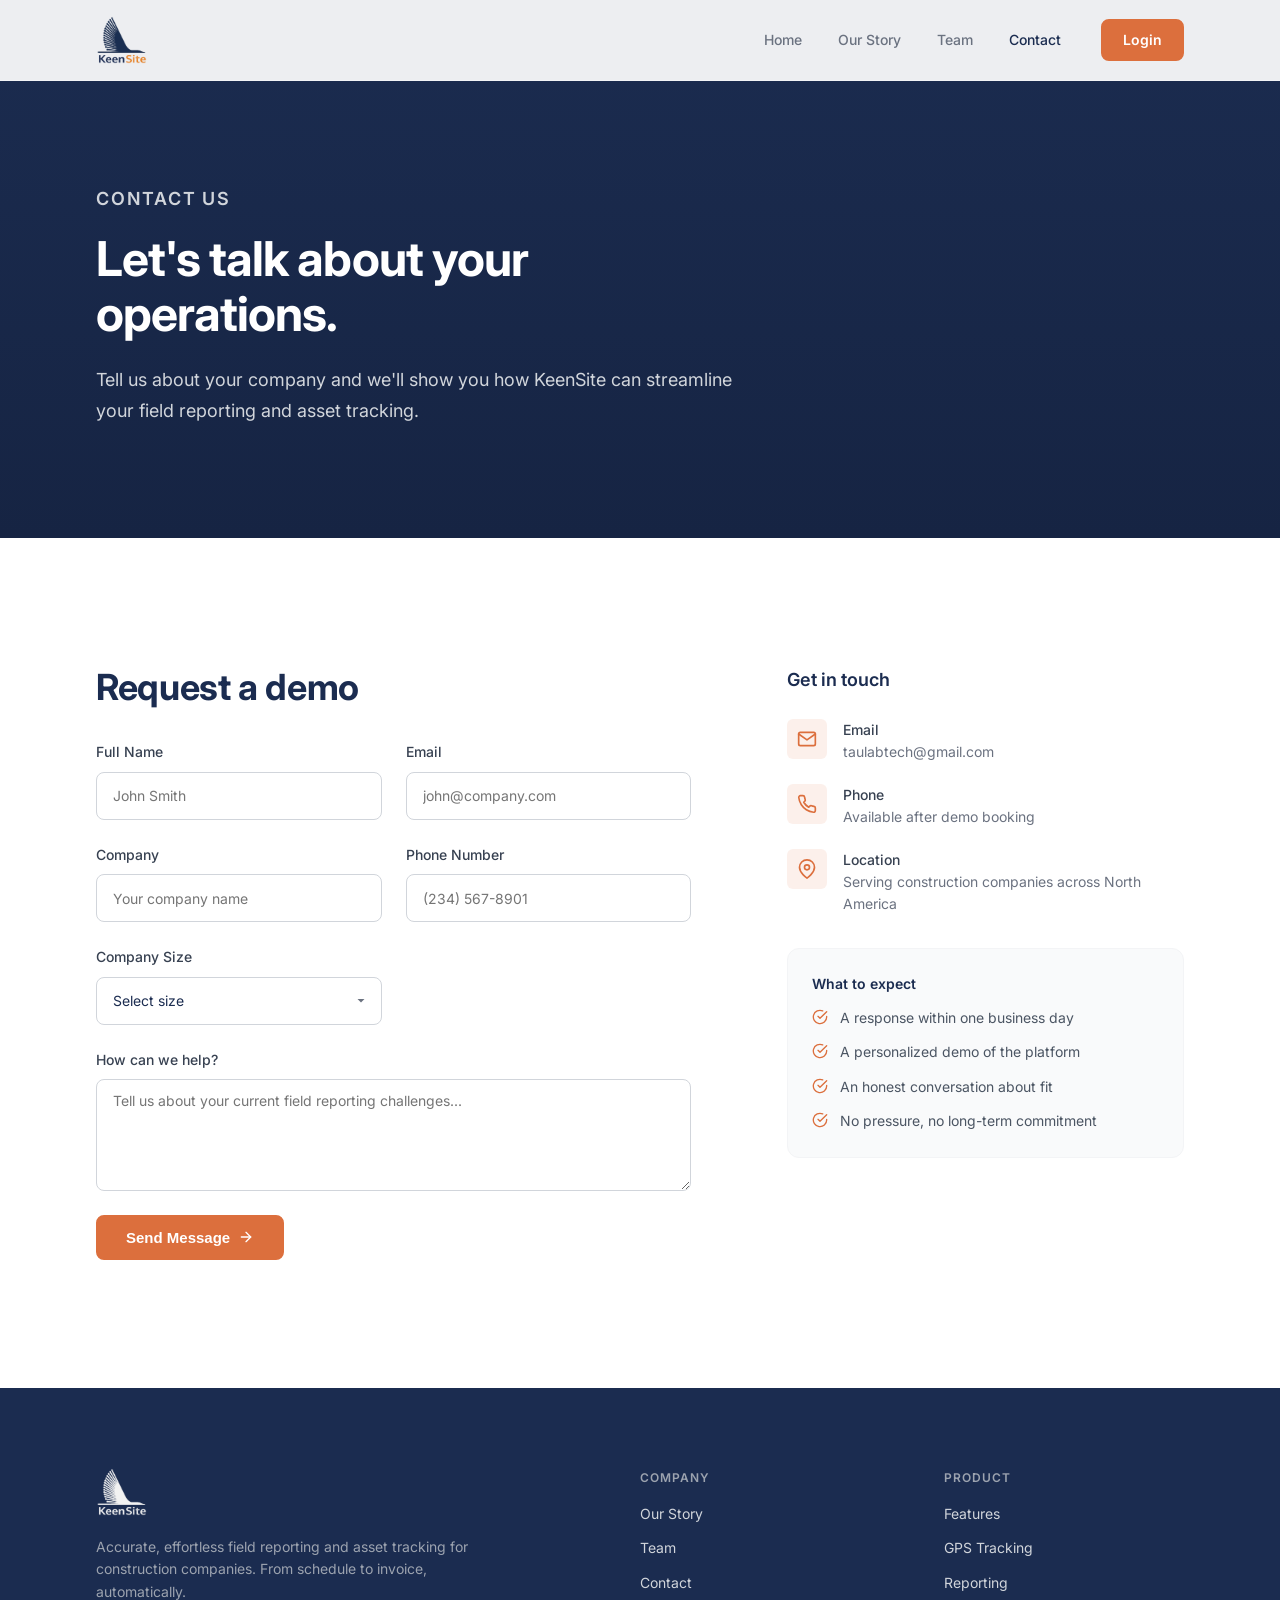
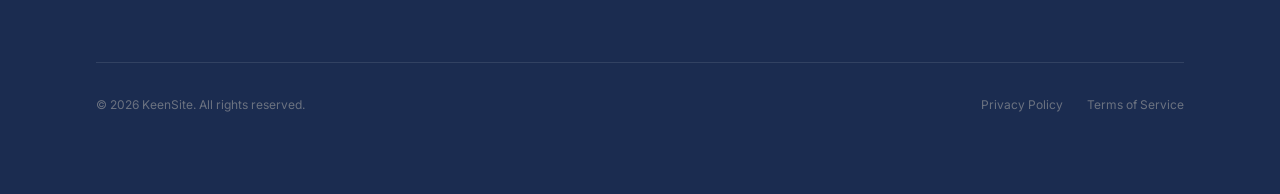
==== commit ea1cbfc9: "Added a redirect button to keensite dashboard in navigation bar." ====
--- a/contact/index.html
+++ b/contact/index.html
@@ -29,33 +29,45 @@
 </script>
 
 <body>
-
-  <nav class="navbar">
-    <div class="container navbar-inner">
-      <a href="/" class="navbar-logo"><img src="/images/logo.png" alt="KeenSite"></a>
+ <nav class="navbar">
+  <div class="container navbar-inner">
+    <a href="/" class="navbar-logo">
+      <img src="/images/logo.png" alt="Taulab">
+    </a>
+
+    <div class="navbar-right">
+      
       <div class="navbar-links">
         <a href="/">Home</a>
         <a href="/story/">Our Story</a>
         <a href="/team/">Team</a>
         <a href="/contact/" class="active">Contact</a>
       </div>
-      <button class="mobile-toggle" aria-label="Toggle menu"
-        onclick="document.getElementById('mobileMenu').classList.toggle('open')">
-        <svg xmlns="http://www.w3.org/2000/svg" viewBox="0 0 24 24" width="24" height="24" fill="none"
-          stroke="currentColor" stroke-width="2" stroke-linecap="round" stroke-linejoin="round">
-          <line x1="3" y1="6" x2="21" y2="6" />
-          <line x1="3" y1="12" x2="21" y2="12" />
-          <line x1="3" y1="18" x2="21" y2="18" />
-        </svg>
-      </button>
-    </div>
-    <div id="mobileMenu" class="mobile-menu">
-      <a href="/">Home</a>
-      <a href="/story/">Our Story</a>
-      <a href="/team/">Team</a>
-      <a href="/contact/" class="active">Contact</a>
-    </div>
-  </nav>
+
+      <div id="mobileMenu" class="mobile-menu">
+        <a href="/">Home</a>
+        <a href="/story/">Our Story</a>
+        <a href="/team/">Team</a>
+        <a href="/contact/" class="active">Contact</a>
+      </div>
+
+      <div class="navbar-actions">
+        <button class="mobile-toggle" aria-label="Toggle menu"
+          onclick="document.getElementById('mobileMenu').classList.toggle('open')">
+          <svg xmlns="http://www.w3.org/2000/svg" viewBox="0 0 24 24" width="24" height="24" fill="none"
+            stroke="currentColor" stroke-width="2" stroke-linecap="round" stroke-linejoin="round">
+            <line x1="3" y1="6" x2="21" y2="6" />
+            <line x1="3" y1="12" x2="21" y2="12" />
+            <line x1="3" y1="18" x2="21" y2="18" />
+          </svg>
+        </button>
+        <div class="dashboard-button">
+          <a href="https://dashboard.keensite.ca/signin/" class="nav-btn nav-btn-orange">Login</a>
+        </div>
+      </div>
+    </div>
+  </div>
+</nav>
 
   <section class="page-hero">
     <div class="container">
--- a/styles.css
+++ b/styles.css
@@ -86,15 +86,30 @@
   }
 }
 
+/* Logo Fixes */
+.navbar-logo {
+  display: flex;
+  align-items: center;
+  flex-shrink: 0; 
+}
+
 .navbar-logo img {
   height: 2.5rem;
   width: auto;
-}
+  object-fit: contain;
+}
+
 
 @media (min-width: 1024px) {
   .navbar-logo img {
     height: 3rem;
   }
+}
+
+.navbar-right {
+  display: flex;
+  align-items: center;
+  gap: 1.5rem; 
 }
 
 .navbar-links {
@@ -123,8 +138,16 @@
   color: var(--indigo);
 }
 
+/* Actions (Hamburger + Login Button) */
+.navbar-actions {
+  display: flex;
+  align-items: center;
+  gap: 1rem; 
+}
+
 .mobile-toggle {
-  display: block;
+  display: flex; 
+  align-items: center;
   background: none;
   border: none;
   padding: 0.5rem;
@@ -132,22 +155,28 @@
   cursor: pointer;
 }
 
+.mobile-toggle svg {
+  width: 1.5rem;
+  height: 1.5rem;
+}
+
 @media (min-width: 768px) {
   .mobile-toggle {
     display: none;
   }
 }
 
-.mobile-toggle svg {
-  width: 1.5rem;
-  height: 1.5rem;
-}
-
+/* Mobile Dropdown Menu */
 .mobile-menu {
   display: none;
+  position: absolute;
+  top: 100%;
+  left: 0;
+  width: 100%;
   background: var(--white);
   border-top: 1px solid var(--gray-100);
   padding: 1rem 1.5rem;
+  box-shadow: 0 10px 15px -3px rgba(0, 0, 0, 0.1);
 }
 
 .mobile-menu.open {
@@ -173,6 +202,35 @@
 .mobile-menu a.active {
   color: var(--indigo);
   background: var(--gray-50);
+}
+
+/* ── NAVBAR BUTTON ── */
+.nav-btn {
+  display: inline-flex;
+  align-items: center;
+  justify-content: center;
+  padding: 0.5rem 1.25rem;
+  font-size: 0.875rem;   
+  font-weight: 600;
+  border-radius: 0.5rem;   
+  border: 2px solid transparent;
+  cursor: pointer;
+  transition: opacity 0.2s, transform 0.1s;
+  text-decoration: none;  
+}
+
+.nav-btn:hover {
+  opacity: 0.9;
+}
+
+.nav-btn:active {
+  transform: scale(0.98);
+}
+
+.nav-btn-orange {
+  background: var(--orange);
+  color: var(--white);
+  border-color: var(--orange);
 }
 
 /* ── BUTTONS ── */
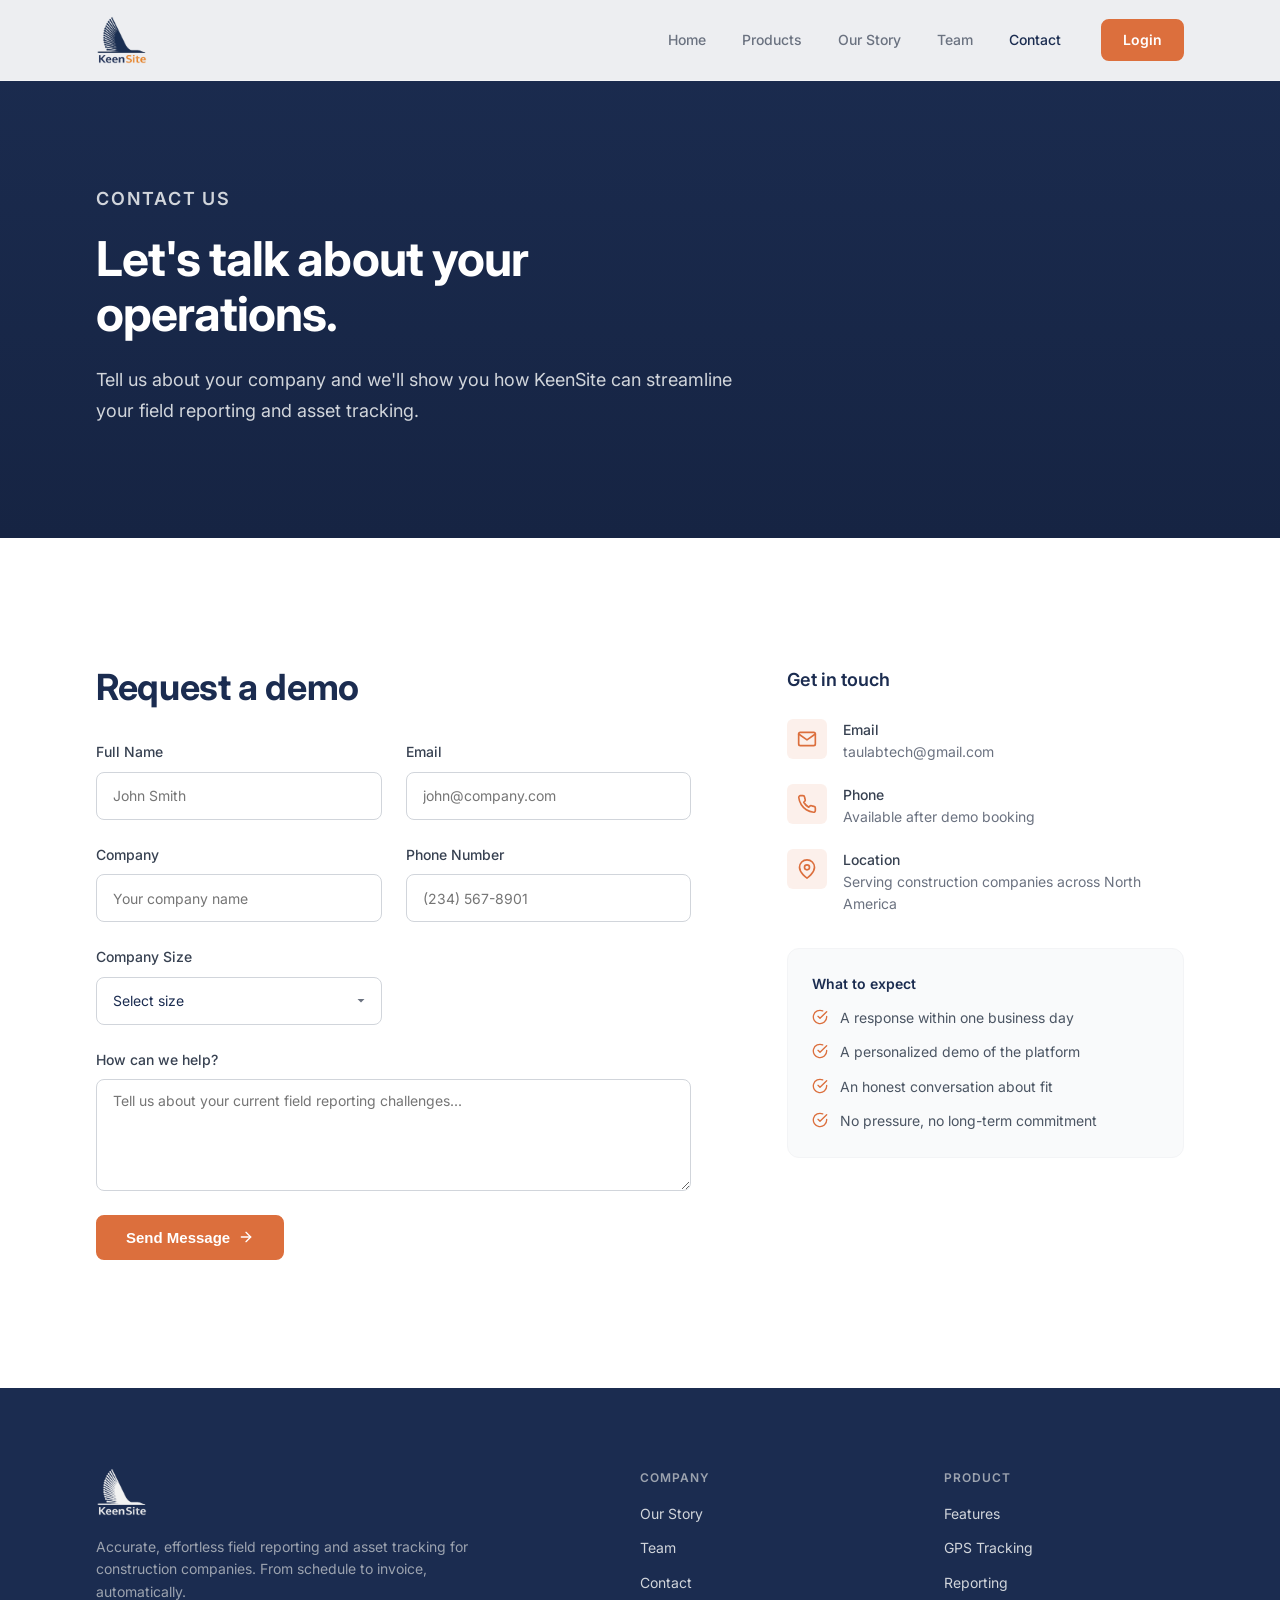
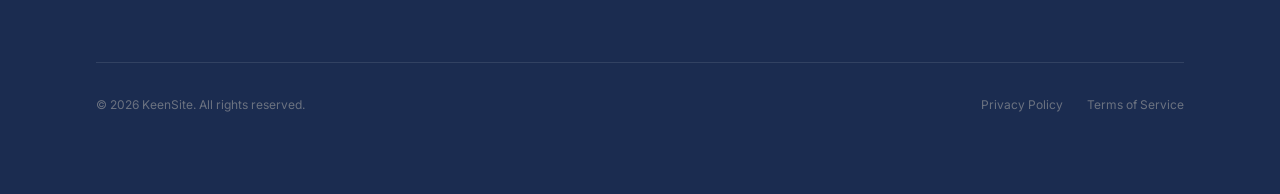
==== commit c40585bf: "updated format, and added product page" ====
--- a/contact/index.html
+++ b/contact/index.html
@@ -36,9 +36,10 @@
     </a>
 
     <div class="navbar-right">
-      
+
       <div class="navbar-links">
         <a href="/">Home</a>
+        <a href="/products/">Products</a>
         <a href="/story/">Our Story</a>
         <a href="/team/">Team</a>
         <a href="/contact/" class="active">Contact</a>
@@ -46,6 +47,7 @@
 
       <div id="mobileMenu" class="mobile-menu">
         <a href="/">Home</a>
+        <a href="/products/">Products</a>
         <a href="/story/">Our Story</a>
         <a href="/team/">Team</a>
         <a href="/contact/" class="active">Contact</a>
--- a/styles.css
+++ b/styles.css
@@ -7,6 +7,8 @@
 }
 
 :root {
+  /* Matches Solution section `.sol2-h` — shared large display headings on the homepage */
+  --headline-display-size: clamp(2.5rem, 5vw, 4rem);
   --indigo: #1B2C50;
   --indigo-dark: #162443;
   --indigo-darker: #0f1a2e;
@@ -90,7 +92,7 @@
 .navbar-logo {
   display: flex;
   align-items: center;
-  flex-shrink: 0; 
+  flex-shrink: 0;
 }
 
 .navbar-logo img {
@@ -109,7 +111,7 @@
 .navbar-right {
   display: flex;
   align-items: center;
-  gap: 1.5rem; 
+  gap: 1.5rem;
 }
 
 .navbar-links {
@@ -142,11 +144,11 @@
 .navbar-actions {
   display: flex;
   align-items: center;
-  gap: 1rem; 
+  gap: 1rem;
 }
 
 .mobile-toggle {
-  display: flex; 
+  display: flex;
   align-items: center;
   background: none;
   border: none;
@@ -210,13 +212,13 @@
   align-items: center;
   justify-content: center;
   padding: 0.5rem 1.25rem;
-  font-size: 0.875rem;   
+  font-size: 0.875rem;
   font-weight: 600;
-  border-radius: 0.5rem;   
+  border-radius: 0.5rem;
   border: 2px solid transparent;
   cursor: pointer;
   transition: opacity 0.2s, transform 0.1s;
-  text-decoration: none;  
+  text-decoration: none;
 }
 
 .nav-btn:hover {
@@ -281,8 +283,26 @@
   min-height: 90vh;
   display: flex;
   align-items: center;
-  background: var(--white);
+  background: var(--indigo-darker);
   padding-top: 5rem;
+  position: relative;
+  overflow: hidden;
+}
+
+.hero-video {
+  position: absolute;
+  inset: 0;
+  width: 100%;
+  height: 100%;
+  object-fit: cover;
+  z-index: 0;
+}
+
+.hero-overlay {
+  position: absolute;
+  inset: 0;
+  background: linear-gradient(to bottom, rgba(10,16,30,0.82) 0%, rgba(10,16,30,0.72) 100%);
+  z-index: 1;
 }
 
 .hero-content {
@@ -290,25 +310,28 @@
   max-width: 56rem;
   margin: 0 auto;
   padding: 8rem 0 10rem;
+  position: relative;
+  z-index: 2;
 }
 
 .hero h1 {
-  font-size: 2.5rem;
-  font-weight: 700;
-  color: var(--indigo);
+  font-size: 3rem;
+  font-weight: 800;
+  color: #ffffff;
   letter-spacing: -0.02em;
   line-height: 1.1;
+  text-shadow: 0 2px 16px rgba(0,0,0,0.5);
 }
 
 @media (min-width: 640px) {
   .hero h1 {
-    font-size: 3rem;
+    font-size: 3.75rem;
   }
 }
 
 @media (min-width: 1024px) {
   .hero h1 {
-    font-size: 4.25rem;
+    font-size: 5rem;
   }
 }
 
@@ -319,12 +342,14 @@
 
 .hero p {
   margin-top: 2rem;
-  font-size: 1.125rem;
-  color: var(--gray-600);
+  font-size: 1.25rem;
+  font-weight: 500;
+  color: rgba(255,255,255,0.92);
   max-width: 40rem;
   margin-left: auto;
   margin-right: auto;
   line-height: 1.7;
+  text-shadow: 0 1px 8px rgba(0,0,0,0.4);
 }
 
 .hero p:first-of-type {
@@ -342,8 +367,8 @@
   justify-content: center;
   gap: 1.5rem;
   margin-top: 2.5rem;
-  font-size: 1rem;
-  font-weight: 600;
+  font-size: 1.0625rem;
+  font-weight: 700;
   letter-spacing: 0.1em;
   text-transform: uppercase;
   color: var(--orange);
@@ -352,7 +377,7 @@
 @media (min-width: 1024px) {
   .hero-tagline {
     gap: 2.5rem;
-    font-size: 1.125rem;
+    font-size: 1.25rem;
   }
 }
 
@@ -443,6 +468,14 @@
   }
 }
 
+/* Large display headings (same scale as Solution `.sol2-h`) */
+h2.headline-display {
+  font-size: var(--headline-display-size);
+  font-weight: 800;
+  letter-spacing: -0.03em;
+  line-height: 1.05;
+}
+
 .section-indigo h2 {
   color: var(--white);
 }
@@ -561,173 +594,245 @@
   }
 }
 
-/* ── HOW IT WORKS ── */
-.steps-grid {
+/* ── HOW IT WORKS (four inputs → verified record) ── */
+.hiw2-header {
+  text-align: center;
+  max-width: 40rem;
+  margin: 0 auto 2.5rem;
+}
+
+@media (min-width: 1024px) {
+  .hiw2-header {
+    margin-bottom: 3rem;
+  }
+}
+
+.hiw2-label {
+  font-size: 0.8125rem;
+  font-weight: 800;
+  letter-spacing: 0.1em;
+  text-transform: uppercase;
+  color: var(--orange);
+  margin-bottom: 0.75rem;
+}
+
+.hiw2-section h2 {
+  margin: 0;
+  font-size: var(--headline-display-size);
+  font-weight: 800;
+  letter-spacing: -0.03em;
+  line-height: 1.05;
+  color: var(--indigo);
+}
+
+.hiw2-flow {
+  display: flex;
+  flex-direction: column;
+  align-items: center;
+}
+
+.hiw2-inputs-grid {
+  --hiw2-gap: 1rem;
   display: grid;
   grid-template-columns: 1fr;
-  gap: 1.5rem;
-  margin-top: 4rem;
-}
-
-@media (min-width: 768px) {
-  .steps-grid {
+  column-gap: var(--hiw2-gap);
+  row-gap: 0;
+  width: 100%;
+  max-width: 72rem;
+}
+
+@media (min-width: 640px) {
+  .hiw2-inputs-grid {
+    grid-template-columns: repeat(2, 1fr);
+    --hiw2-gap: 1.25rem;
+  }
+}
+
+@media (min-width: 1024px) {
+  .hiw2-inputs-grid {
     grid-template-columns: repeat(4, 1fr);
-    gap: 2rem;
-  }
-}
-
-.step {
-  text-align: center;
-  position: relative;
-}
-
-.step-icon {
-  width: 3.5rem;
-  height: 3.5rem;
+  }
+}
+
+.hiw2-in-col {
+  display: flex;
+  flex-direction: column;
+  align-items: stretch;
+  min-width: 0;
+}
+
+.hiw2-in-card {
+  background: var(--white);
+  border: 1px solid var(--gray-300);
   border-radius: 0.75rem;
-  display: flex;
-  align-items: center;
+  padding: 1.5rem 1.25rem;
+  box-shadow: 0 1px 3px rgba(27, 44, 80, 0.06);
+  display: flex;
+  flex-direction: column;
+  align-items: flex-start;
+  flex: 1 1 auto;
+  min-height: 0;
+}
+
+.hiw2-drop-wrap {
+  display: none;
   justify-content: center;
-  margin: 0 auto;
-}
-
-.step-icon svg {
+  padding-top: 0.35rem;
+  flex-shrink: 0;
+}
+
+.hiw2-drop-line {
+  display: block;
+  width: 2px;
+  height: 1.75rem;
+  background: var(--indigo);
+}
+
+@media (min-width: 1024px) {
+  .hiw2-drop-wrap {
+    display: flex;
+  }
+}
+
+.hiw2-merge-row {
+  display: none;
+  grid-column: 1 / -1;
+  width: 100%;
+  padding-top: 0;
+}
+
+@media (min-width: 1024px) {
+  .hiw2-merge-row {
+    display: flex;
+    flex-direction: column;
+    align-items: stretch;
+  }
+}
+
+.hiw2-merge-bus {
+  align-self: flex-start;
+  height: 2px;
+  background: var(--indigo);
+  width: calc(3 * (100% - 3 * var(--hiw2-gap)) / 4 + 3 * var(--hiw2-gap));
+  margin-left: calc((100% - 3 * var(--hiw2-gap)) / 8);
+  flex-shrink: 0;
+}
+
+.hiw2-merge-stem {
+  display: flex;
+  justify-content: center;
+  width: 100%;
+}
+
+.hiw2-merge-stem-line {
+  display: block;
+  width: 2px;
+  height: 2.25rem;
+  background: var(--indigo);
+  flex-shrink: 0;
+}
+
+.hiw2-merge-dot {
+  align-self: center;
+  width: 8px;
+  height: 8px;
+  border-radius: 50%;
+  background: var(--orange);
+  flex-shrink: 0;
+  margin-top: -1px;
+}
+
+.hiw2-in-icon {
+  width: 3rem;
+  height: 3rem;
+  border-radius: 0.625rem;
+  background: rgba(220, 111, 61, 0.12);
+  color: var(--orange);
+  display: flex;
+  align-items: center;
+  justify-content: center;
+  margin-bottom: 1rem;
+  flex-shrink: 0;
+}
+
+.hiw2-in-icon svg {
   width: 1.5rem;
   height: 1.5rem;
 }
 
-.step-icon.blue {
-  background: #eff6ff;
-}
-.step-icon.blue svg { color: #2563eb; }
-
-.step-icon.green {
-  background: #ecfdf5;
-}
-.step-icon.green svg { color: #059669; }
-
-.step-icon.violet {
-  background: #f5f3ff;
-}
-.step-icon.violet svg { color: #7c3aed; }
-
-.step-icon.amber {
-  background: #fffbeb;
-}
-.step-icon.amber svg { color: #d97706; }
-
-.step h3 {
-  margin-top: 1.25rem;
+.hiw2-in-title {
   font-size: 1.125rem;
-  font-weight: 600;
+  font-weight: 800;
   color: var(--indigo);
-}
-
-.step p {
-  margin-top: 0.75rem;
-  font-size: 0.875rem;
-  color: var(--gray-500);
-  line-height: 1.6;
-}
-
-/* ── TRACKING CARDS ── */
-.tracking-grid {
-  display: grid;
-  grid-template-columns: 1fr;
-  gap: 2rem;
-  margin-top: 4rem;
-}
-
-@media (min-width: 1024px) {
-  .tracking-grid {
-    grid-template-columns: 1fr 1fr;
-  }
-}
-
-.tracking-card {
-  background: var(--white);
-  border: 1px solid var(--gray-100);
-  border-radius: 0.75rem;
-  padding: 2rem 2.5rem;
-}
-
-.tracking-card-header {
-  display: flex;
-  align-items: center;
-  gap: 1rem;
-  margin-bottom: 1.5rem;
-}
-
-.tracking-card-icon {
-  width: 3rem;
-  height: 3rem;
-  border-radius: 0.75rem;
-  display: flex;
-  align-items: center;
-  justify-content: center;
-}
-
-.tracking-card-icon svg {
-  width: 1.5rem;
-  height: 1.5rem;
-}
-
-.tracking-card-icon.blue {
-  background: #eff6ff;
-}
-.tracking-card-icon.blue svg { color: #2563eb; }
-
-.tracking-card-icon.green {
-  background: #ecfdf5;
-}
-.tracking-card-icon.green svg { color: #059669; }
-
-.tracking-card h3 {
-  font-size: 1.125rem;
-  font-weight: 600;
-  color: var(--indigo);
-}
-
-.tracking-card .subtitle {
-  font-size: 0.875rem;
-  color: var(--gray-500);
-}
-
-.tracking-card ul {
-  display: flex;
-  flex-direction: column;
-  gap: 1rem;
-}
-
-.tracking-card li {
-  display: flex;
-  align-items: flex-start;
-  gap: 0.75rem;
-}
-
-.tracking-card li svg {
-  width: 1.25rem;
-  height: 1.25rem;
-  flex-shrink: 0;
-  margin-top: 0.125rem;
-}
-
-.tracking-card li svg.blue { color: #3b82f6; }
-.tracking-card li svg.green { color: #10b981; }
-
-.tracking-card li span {
+  letter-spacing: -0.02em;
+  margin: 0 0 0.5rem;
+}
+
+.hiw2-in-desc {
   font-size: 0.875rem;
   color: var(--gray-600);
   line-height: 1.6;
-}
-
-.tracking-closing {
-  margin-top: 2.5rem;
+  margin: 0;
+}
+
+.hiw2-output-wrap {
+  width: 100%;
+  max-width: 36rem;
+  margin-top: 0.35rem;
+}
+
+@media (min-width: 1024px) {
+  .hiw2-output-wrap {
+    max-width: 42rem;
+  }
+}
+
+.hiw2-output-card {
+  background: var(--indigo);
+  border-radius: 0.75rem;
+  padding: 2rem 1.75rem;
   text-align: center;
-  color: var(--gray-600);
-  max-width: 40rem;
-  margin-left: auto;
-  margin-right: auto;
+  box-shadow: 0 16px 48px rgba(27, 44, 80, 0.22);
+  border: 1px solid rgba(255, 255, 255, 0.06);
+}
+
+.hiw2-output-badge {
+  margin: 0 auto 1.25rem;
+  color: var(--orange);
+  display: flex;
+  align-items: center;
+  justify-content: center;
+}
+
+.hiw2-output-badge svg {
+  width: 2.5rem;
+  height: 2.5rem;
+  display: block;
+}
+
+.hiw2-out-title {
+  font-size: 1.5rem;
+  font-weight: 800;
+  color: var(--white);
+  letter-spacing: -0.02em;
+  margin: 0 0 1rem;
+}
+
+.hiw2-out-accent {
+  color: var(--orange);
+}
+
+@media (min-width: 1024px) {
+  .hiw2-out-title {
+    font-size: 1.75rem;
+  }
+}
+
+.hiw2-out-desc {
+  font-size: 1.0625rem;
+  color: rgba(255, 255, 255, 0.9);
+  line-height: 1.65;
+  margin: 0;
 }
 
 /* ── DIFFERENTIATION ── */
@@ -825,6 +930,97 @@
 .diff-card-keensite li span {
   font-size: 0.875rem;
   color: var(--white);
+}
+
+/* ── WHY KEENSITE (story + features) ── */
+.why2-section {
+  background: var(--indigo);
+}
+
+.why2-grid {
+  display: grid;
+  grid-template-columns: 1fr;
+  gap: 2.5rem;
+  align-items: start;
+}
+
+@media (min-width: 1024px) {
+  .why2-grid {
+    grid-template-columns: 1.15fr 0.85fr;
+    gap: 3rem;
+    align-items: center;
+  }
+}
+
+.why2-left {
+  max-width: 42rem;
+}
+
+.why2-label {
+  color: var(--orange);
+  margin-bottom: 1rem;
+}
+
+/* Specificity above `.section h2` so display size applies */
+.why2-section h2.why2-h {
+  font-size: var(--headline-display-size);
+  font-weight: 800;
+  color: var(--white);
+  letter-spacing: -0.03em;
+  line-height: 1.05;
+  margin: 0;
+  text-align: left;
+}
+
+.why2-p {
+  margin-top: 1.5rem;
+  font-size: 1.0625rem;
+  color: rgba(255, 255, 255, 0.78);
+  line-height: 1.75;
+  max-width: 36rem;
+}
+
+.why2-right {
+  display: flex;
+  flex-direction: column;
+  gap: 1rem;
+}
+
+.why2-card {
+  background: var(--indigo-dark);
+  border: 1px solid rgba(255, 255, 255, 0.08);
+  border-radius: 0.75rem;
+  padding: 1.25rem 1.25rem;
+  display: flex;
+  gap: 0.9rem;
+  align-items: flex-start;
+}
+
+.why2-icon {
+  width: 2.75rem;
+  height: 2.75rem;
+  border-radius: 0.75rem;
+  background: rgba(220, 111, 61, 0.16);
+  color: var(--orange);
+  display: flex;
+  align-items: center;
+  justify-content: center;
+  flex-shrink: 0;
+}
+
+.why2-card-title {
+  font-size: 1.05rem;
+  font-weight: 800;
+  color: var(--white);
+  letter-spacing: -0.02em;
+  line-height: 1.2;
+}
+
+.why2-card-desc {
+  margin-top: 0.5rem;
+  font-size: 0.95rem;
+  color: rgba(255, 255, 255, 0.72);
+  line-height: 1.6;
 }
 
 /* ── WHO IT'S FOR ── */
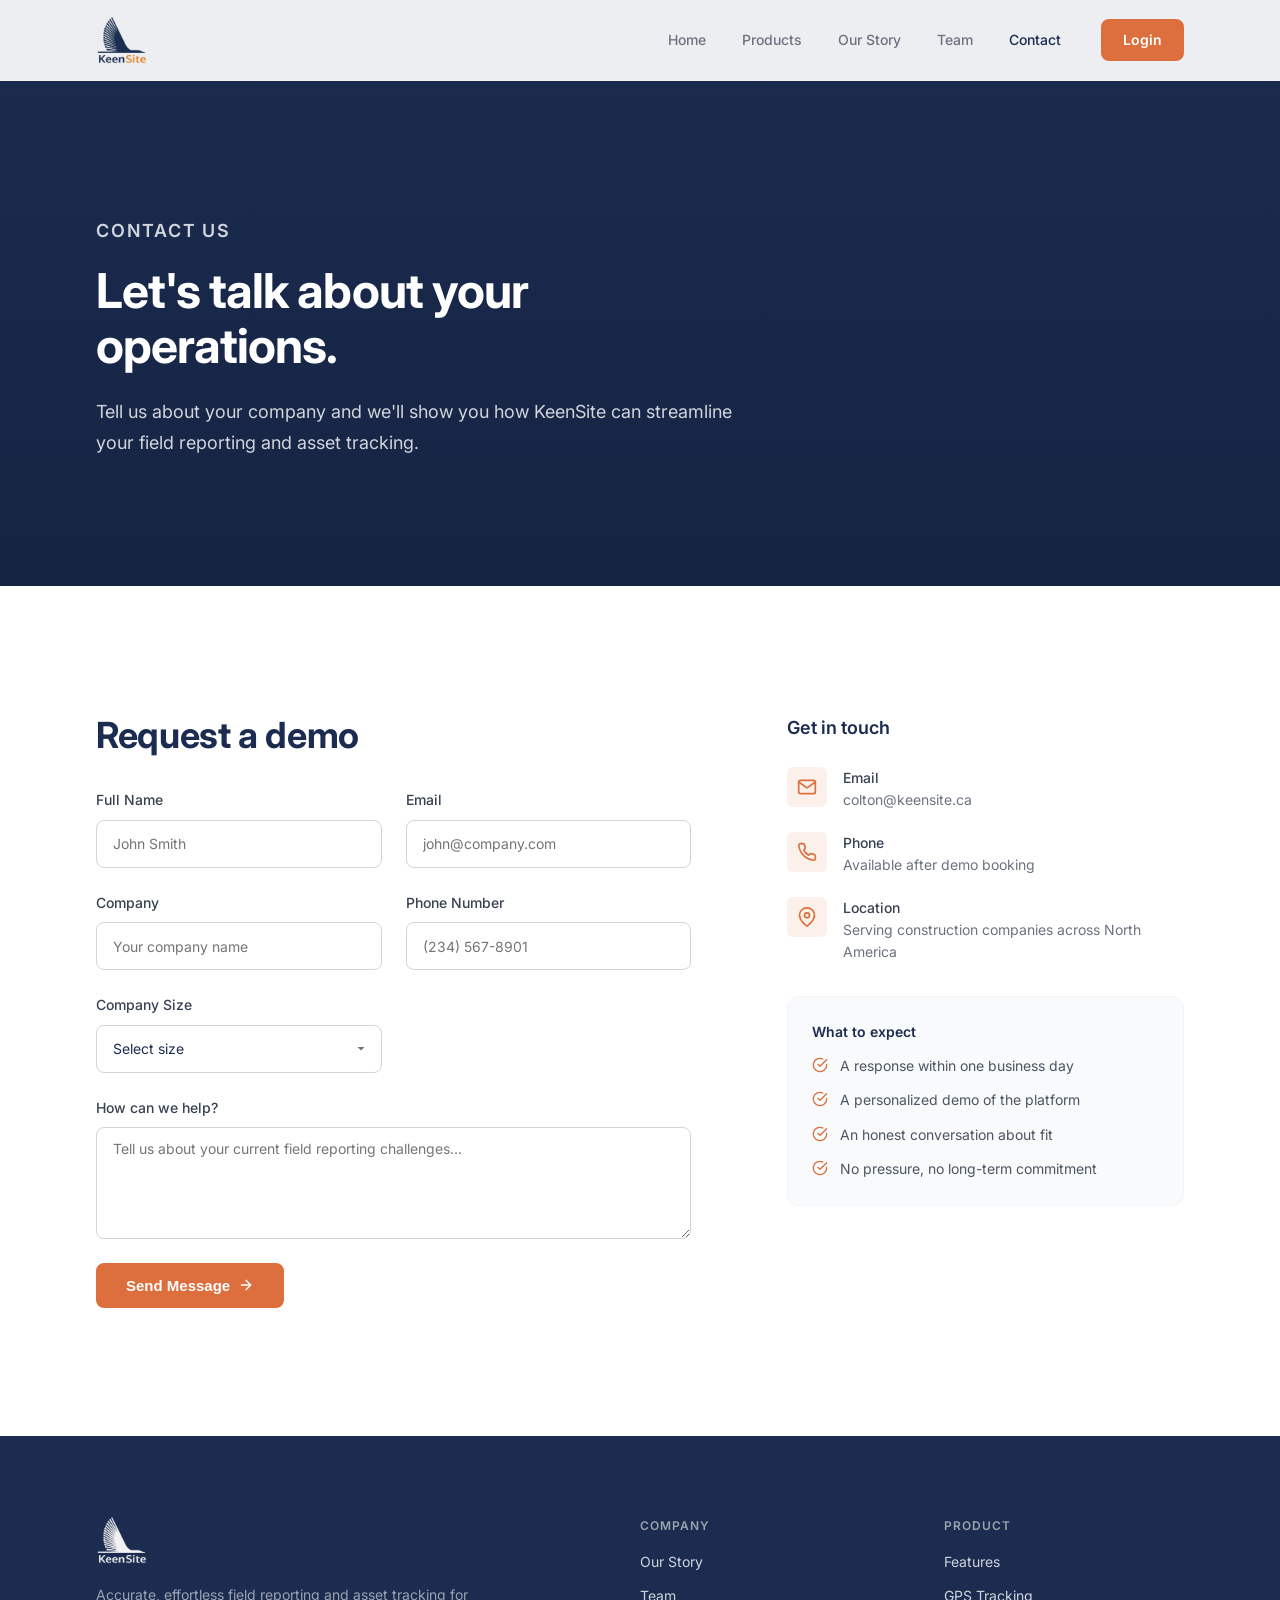
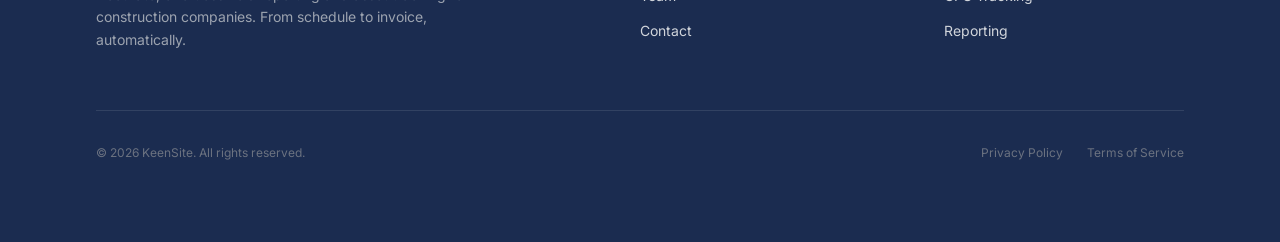
==== commit 4e35843c: "changed video, soltion, how it works for conversion" ====
--- a/contact/index.html
+++ b/contact/index.html
@@ -4,11 +4,21 @@
 <head>
   <meta charset="UTF-8">
   <meta name="viewport" content="width=device-width, initial-scale=1.0">
-  <title>Contact Us - KeenSite | Request a Demo</title>
-  <meta name="description"
-    content="Get in touch with KeenSite to learn how we can streamline your construction field reporting and asset tracking. Request a personalized demo.">
-  <meta property="og:title" content="Contact Us - KeenSite">
-  <meta property="og:description" content="Request a demo and see how KeenSite can automate your field reporting.">
+  <title>Contact KeenSite | Book a 20-Minute Demo Call</title>
+  <meta name="description" content="Book a 20-minute call with KeenSite. We'll show you how GPS tracking and automated field reports work for your excavation, piling, or civil operation.">
+  <meta name="robots" content="index, follow">
+  <meta name="author" content="KeenSite">
+  <link rel="canonical" href="https://www.keensite.ca/contact/">
+  <meta property="og:type" content="website">
+  <meta property="og:url" content="https://www.keensite.ca/contact/">
+  <meta property="og:title" content="Contact KeenSite | Book a 20-Minute Demo Call">
+  <meta property="og:description" content="Book a 20-minute call with KeenSite. We'll show you how GPS tracking and automated field reports work for your operation.">
+  <meta property="og:image" content="https://www.keensite.ca/images/logo.png">
+  <meta property="og:site_name" content="KeenSite">
+  <meta name="twitter:card" content="summary_large_image">
+  <meta name="twitter:title" content="Contact KeenSite | Book a 20-Minute Demo Call">
+  <meta name="twitter:description" content="Book a 20-minute call with KeenSite. We'll show you how GPS tracking and automated field reports work for your operation.">
+  <meta name="twitter:image" content="https://www.keensite.ca/images/logo.png">
   <link rel="icon" href="/images/logo.png">
   <link rel="stylesheet" href="/styles.css">
   <script type="text/javascript">
@@ -71,7 +81,7 @@
   </div>
 </nav>
 
-  <section class="page-hero">
+  <section class="page-hero" style="padding: 12rem 0 8rem;">
     <div class="container">
       <p class="section-label">Contact Us</p>
       <h1>Let's talk about your operations.</h1>
@@ -152,7 +162,7 @@
               </div>
               <div>
                 <p class="info-label">Email</p>
-                <p class="info-value">taulabtech@gmail.com</p>
+                <p class="info-value">colton@keensite.ca</p>
               </div>
             </div>
             <div class="contact-info-item">
--- a/styles.css
+++ b/styles.css
@@ -486,24 +486,70 @@
   margin: 0 auto;
 }
 
-/* ── PROBLEM CARDS ── */
-.problem-grid {
+/* ── PROBLEM ── */
+.problem-section {
+  padding-bottom: 5rem;
+}
+
+/* Specificity above `.section h2` so display size applies */
+.problem-section h2.prob-hook {
+  font-size: var(--headline-display-size);
+  font-weight: 800;
+  color: var(--indigo);
+  letter-spacing: -0.03em;
+  line-height: 1.05;
+  margin: 0;
+  max-width: 44rem;
+}
+
+.prob-hook-line {
+  white-space: nowrap;
+}
+
+.prob-hook-sub {
+  font-size: 1.125rem;
+  color: var(--gray-600);
+  line-height: 1.75;
+  margin: 1.25rem 0 0;
+  max-width: 36rem;
+}
+
+.problem-layout {
   display: grid;
   grid-template-columns: 1fr;
+  gap: 2rem;
+  margin-top: 2.5rem;
+  align-items: start;
+}
+
+@media (min-width: 900px) {
+  .problem-layout {
+    grid-template-columns: 1fr 1fr;
+    gap: 3rem;
+    margin-top: 3rem;
+    align-items: stretch;
+  }
+}
+
+.problem-cards {
+  display: flex;
+  flex-direction: column;
   gap: 1rem;
-  margin-top: 3.5rem;
-}
-
-@media (min-width: 640px) {
-  .problem-grid {
-    grid-template-columns: 1fr 1fr;
-  }
-}
-
-@media (min-width: 1024px) {
-  .problem-grid {
-    grid-template-columns: 1fr 1fr 1fr;
-  }
+}
+
+.problem-visual {
+  border-radius: 0.75rem;
+  overflow: hidden;
+  border: 1px solid var(--gray-100);
+  min-height: 16rem;
+}
+
+.problem-image {
+  width: 100%;
+  height: 100%;
+  min-height: 16rem;
+  object-fit: cover;
+  display: block;
 }
 
 .problem-card {
@@ -534,12 +580,26 @@
   opacity: 0.8;
 }
 
+.problem-card-body {
+  min-width: 0;
+}
+
+.problem-card-title {
+  font-size: 0.9375rem;
+  font-weight: 700;
+  color: var(--indigo);
+  letter-spacing: -0.01em;
+  line-height: 1.3;
+  margin: 0 0 0.375rem;
+}
+
 .problem-card p {
   font-size: 0.875rem;
   font-weight: 500;
   color: var(--gray-700);
   line-height: 1.6;
-  padding-top: 0.5rem;
+  margin: 0;
+  padding-top: 0;
 }
 
 /* ── SOLUTION ── */
@@ -1024,6 +1084,46 @@
 }
 
 /* ── WHO IT'S FOR ── */
+.wif-section .section-center {
+  max-width: 44rem;
+}
+
+.wif-lead {
+  margin-top: 0;
+}
+
+.wif-trades {
+  display: flex;
+  flex-wrap: wrap;
+  justify-content: center;
+  gap: 0.5rem;
+  margin-top: 2rem;
+}
+
+.wif-trade {
+  display: inline-block;
+  font-size: 0.8125rem;
+  font-weight: 600;
+  color: var(--indigo);
+  background: var(--white);
+  border: 1px solid var(--gray-200);
+  border-radius: 2rem;
+  padding: 0.35rem 0.9rem;
+  letter-spacing: 0.01em;
+}
+
+.wif-body {
+  max-width: 42rem;
+  margin: 2rem auto 0;
+  text-align: center;
+}
+
+.wif-body p {
+  font-size: 1.125rem;
+  color: var(--gray-600);
+  line-height: 1.8;
+}
+
 .industry-grid {
   display: grid;
   grid-template-columns: 1fr;
@@ -1644,4 +1744,5 @@
 .footer-bottom-links span {
   font-size: 0.75rem;
   color: var(--gray-500);
+}
 }
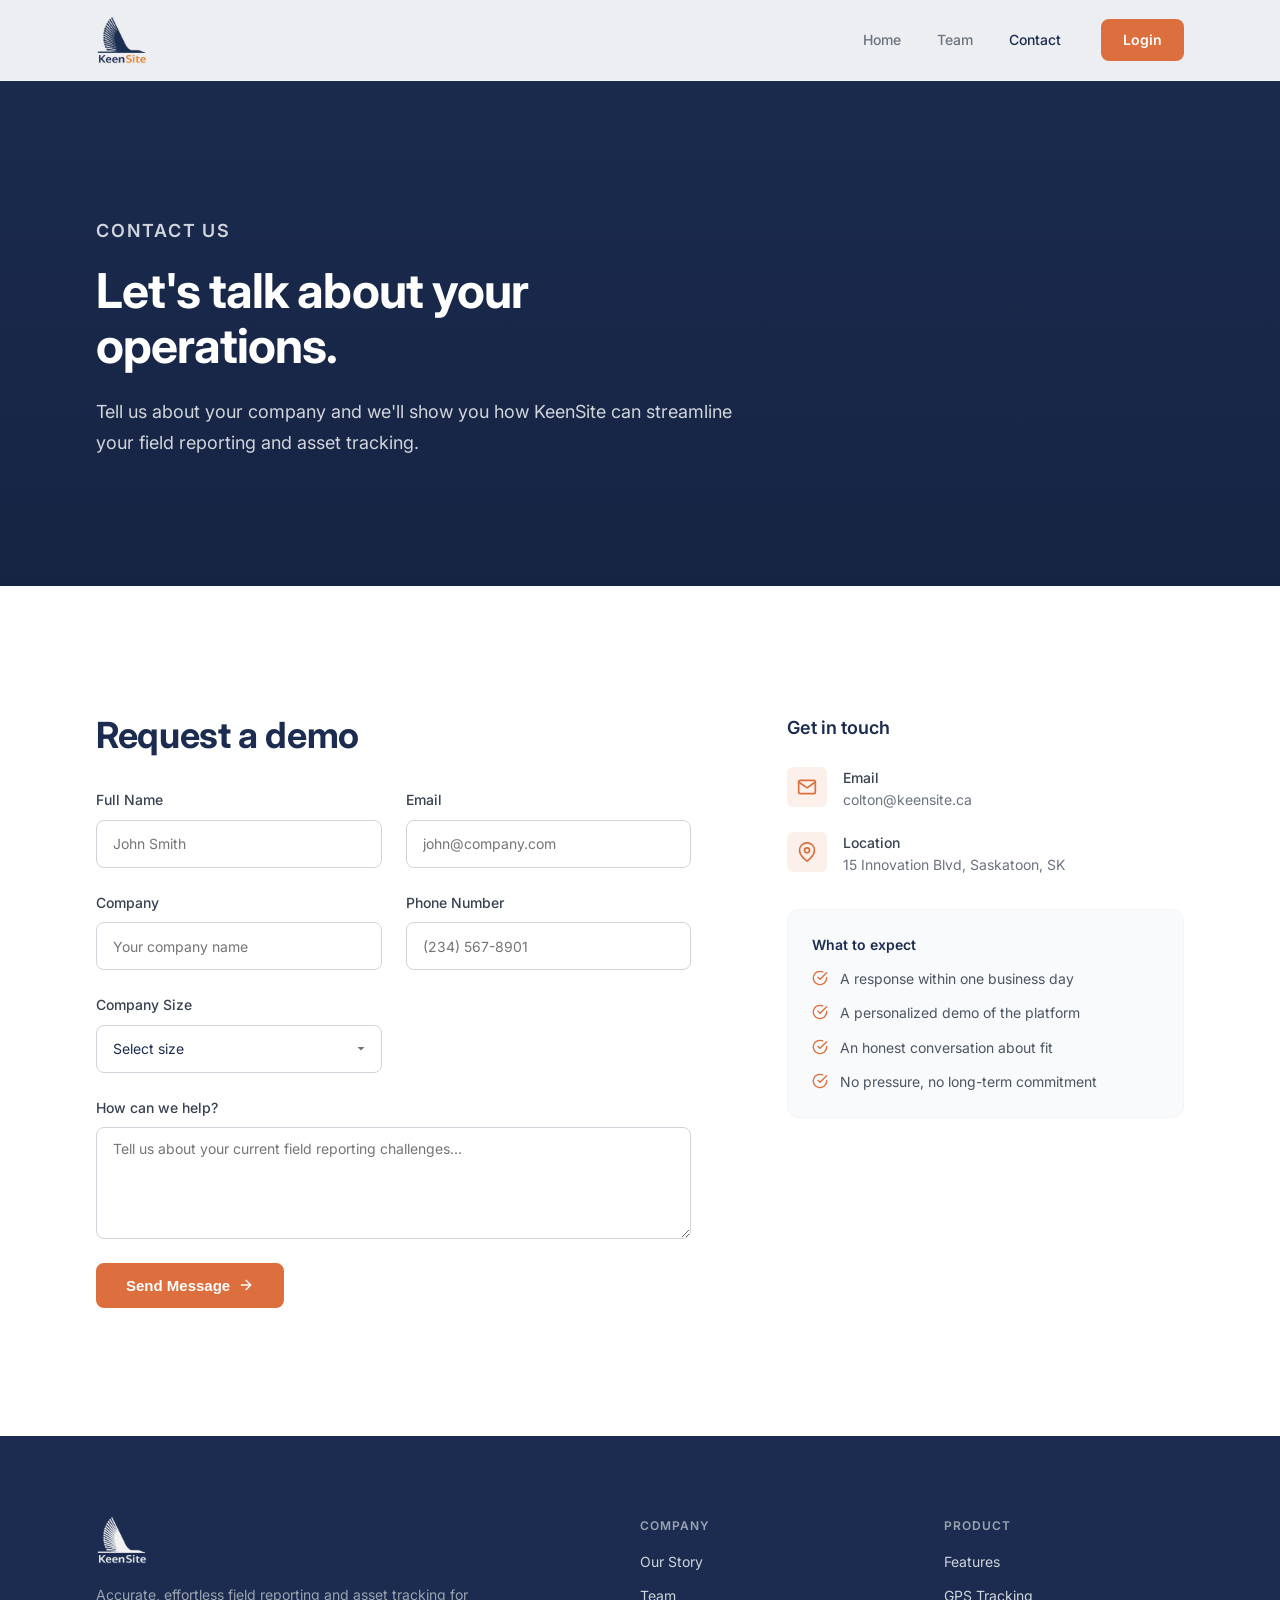
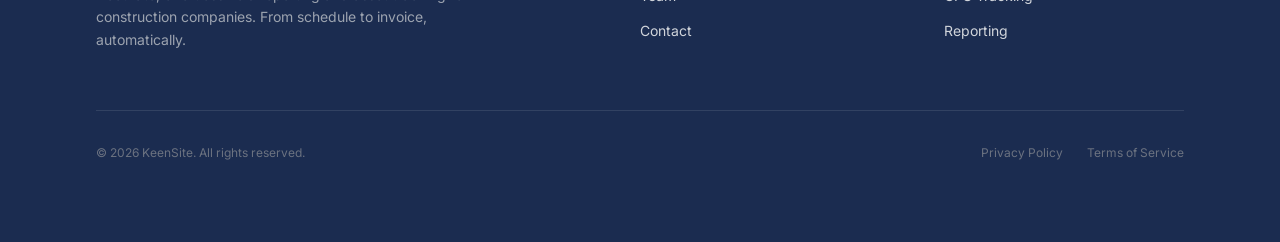
==== commit de5d6ea9: "trimmed sections/tabs" ====
--- a/contact/index.html
+++ b/contact/index.html
@@ -4,20 +4,23 @@
 <head>
   <meta charset="UTF-8">
   <meta name="viewport" content="width=device-width, initial-scale=1.0">
-  <title>Contact KeenSite | Book a 20-Minute Demo Call</title>
-  <meta name="description" content="Book a 20-minute call with KeenSite. We'll show you how GPS tracking and automated field reports work for your excavation, piling, or civil operation.">
+  <title>Contact KeenSite | Book a Demo for Excavating & Piling Contractors in Alberta & Saskatchewan</title>
+  <meta name="description" content="Book a 20-minute demo with KeenSite. We'll show you how automatic equipment tracking and T&M billing works for your excavating, piling, or civil operation in Alberta or Saskatchewan.">
+  <meta name="keywords" content="KeenSite demo Alberta, construction software demo Saskatchewan, excavating contractor software demo, piling T&M billing demo, equipment tracking demo Canada">
   <meta name="robots" content="index, follow">
   <meta name="author" content="KeenSite">
+  <meta name="geo.region" content="CA-AB">
+  <meta name="geo.placename" content="Alberta, Saskatchewan, Canada">
   <link rel="canonical" href="https://www.keensite.ca/contact/">
   <meta property="og:type" content="website">
   <meta property="og:url" content="https://www.keensite.ca/contact/">
-  <meta property="og:title" content="Contact KeenSite | Book a 20-Minute Demo Call">
-  <meta property="og:description" content="Book a 20-minute call with KeenSite. We'll show you how GPS tracking and automated field reports work for your operation.">
+  <meta property="og:title" content="Contact KeenSite | Book a Demo for Excavating & Piling Contractors in Alberta & Saskatchewan">
+  <meta property="og:description" content="Book a 20-minute demo with KeenSite. We'll show you how automatic equipment tracking and T&M billing works for your operation.">
   <meta property="og:image" content="https://www.keensite.ca/images/logo.png">
   <meta property="og:site_name" content="KeenSite">
   <meta name="twitter:card" content="summary_large_image">
-  <meta name="twitter:title" content="Contact KeenSite | Book a 20-Minute Demo Call">
-  <meta name="twitter:description" content="Book a 20-minute call with KeenSite. We'll show you how GPS tracking and automated field reports work for your operation.">
+  <meta name="twitter:title" content="Contact KeenSite | Book a Demo for Excavating & Piling Contractors in Alberta & Saskatchewan">
+  <meta name="twitter:description" content="Book a 20-minute demo with KeenSite. We'll show you how automatic equipment tracking and T&M billing works for your operation.">
   <meta name="twitter:image" content="https://www.keensite.ca/images/logo.png">
   <link rel="icon" href="/images/logo.png">
   <link rel="stylesheet" href="/styles.css">
@@ -49,16 +52,12 @@
 
       <div class="navbar-links">
         <a href="/">Home</a>
-        <a href="/products/">Products</a>
-        <a href="/story/">Our Story</a>
         <a href="/team/">Team</a>
         <a href="/contact/" class="active">Contact</a>
       </div>
 
       <div id="mobileMenu" class="mobile-menu">
         <a href="/">Home</a>
-        <a href="/products/">Products</a>
-        <a href="/story/">Our Story</a>
         <a href="/team/">Team</a>
         <a href="/contact/" class="active">Contact</a>
       </div>
@@ -169,26 +168,13 @@
               <div class="contact-info-icon">
                 <svg xmlns="http://www.w3.org/2000/svg" viewBox="0 0 24 24" width="20" height="20" fill="none"
                   stroke="currentColor" stroke-width="2" stroke-linecap="round" stroke-linejoin="round">
-                  <path
-                    d="M22 16.92v3a2 2 0 0 1-2.18 2 19.79 19.79 0 0 1-8.63-3.07 19.5 19.5 0 0 1-6-6 19.79 19.79 0 0 1-3.07-8.67A2 2 0 0 1 4.11 2h3a2 2 0 0 1 2 1.72 12.84 12.84 0 0 0 .7 2.81 2 2 0 0 1-.45 2.11L8.09 9.91a16 16 0 0 0 6 6l1.27-1.27a2 2 0 0 1 2.11-.45 12.84 12.84 0 0 0 2.81.7A2 2 0 0 1 22 16.92z" />
-                </svg>
-              </div>
-              <div>
-                <p class="info-label">Phone</p>
-                <p class="info-value">Available after demo booking</p>
-              </div>
-            </div>
-            <div class="contact-info-item">
-              <div class="contact-info-icon">
-                <svg xmlns="http://www.w3.org/2000/svg" viewBox="0 0 24 24" width="20" height="20" fill="none"
-                  stroke="currentColor" stroke-width="2" stroke-linecap="round" stroke-linejoin="round">
                   <path d="M21 10c0 7-9 13-9 13s-9-6-9-13a9 9 0 0 1 18 0z" />
                   <circle cx="12" cy="10" r="3" />
                 </svg>
               </div>
               <div>
                 <p class="info-label">Location</p>
-                <p class="info-value">Serving construction companies across North America</p>
+                <p class="info-value">15 Innovation Blvd, Saskatoon, SK</p>
               </div>
             </div>
           </div>
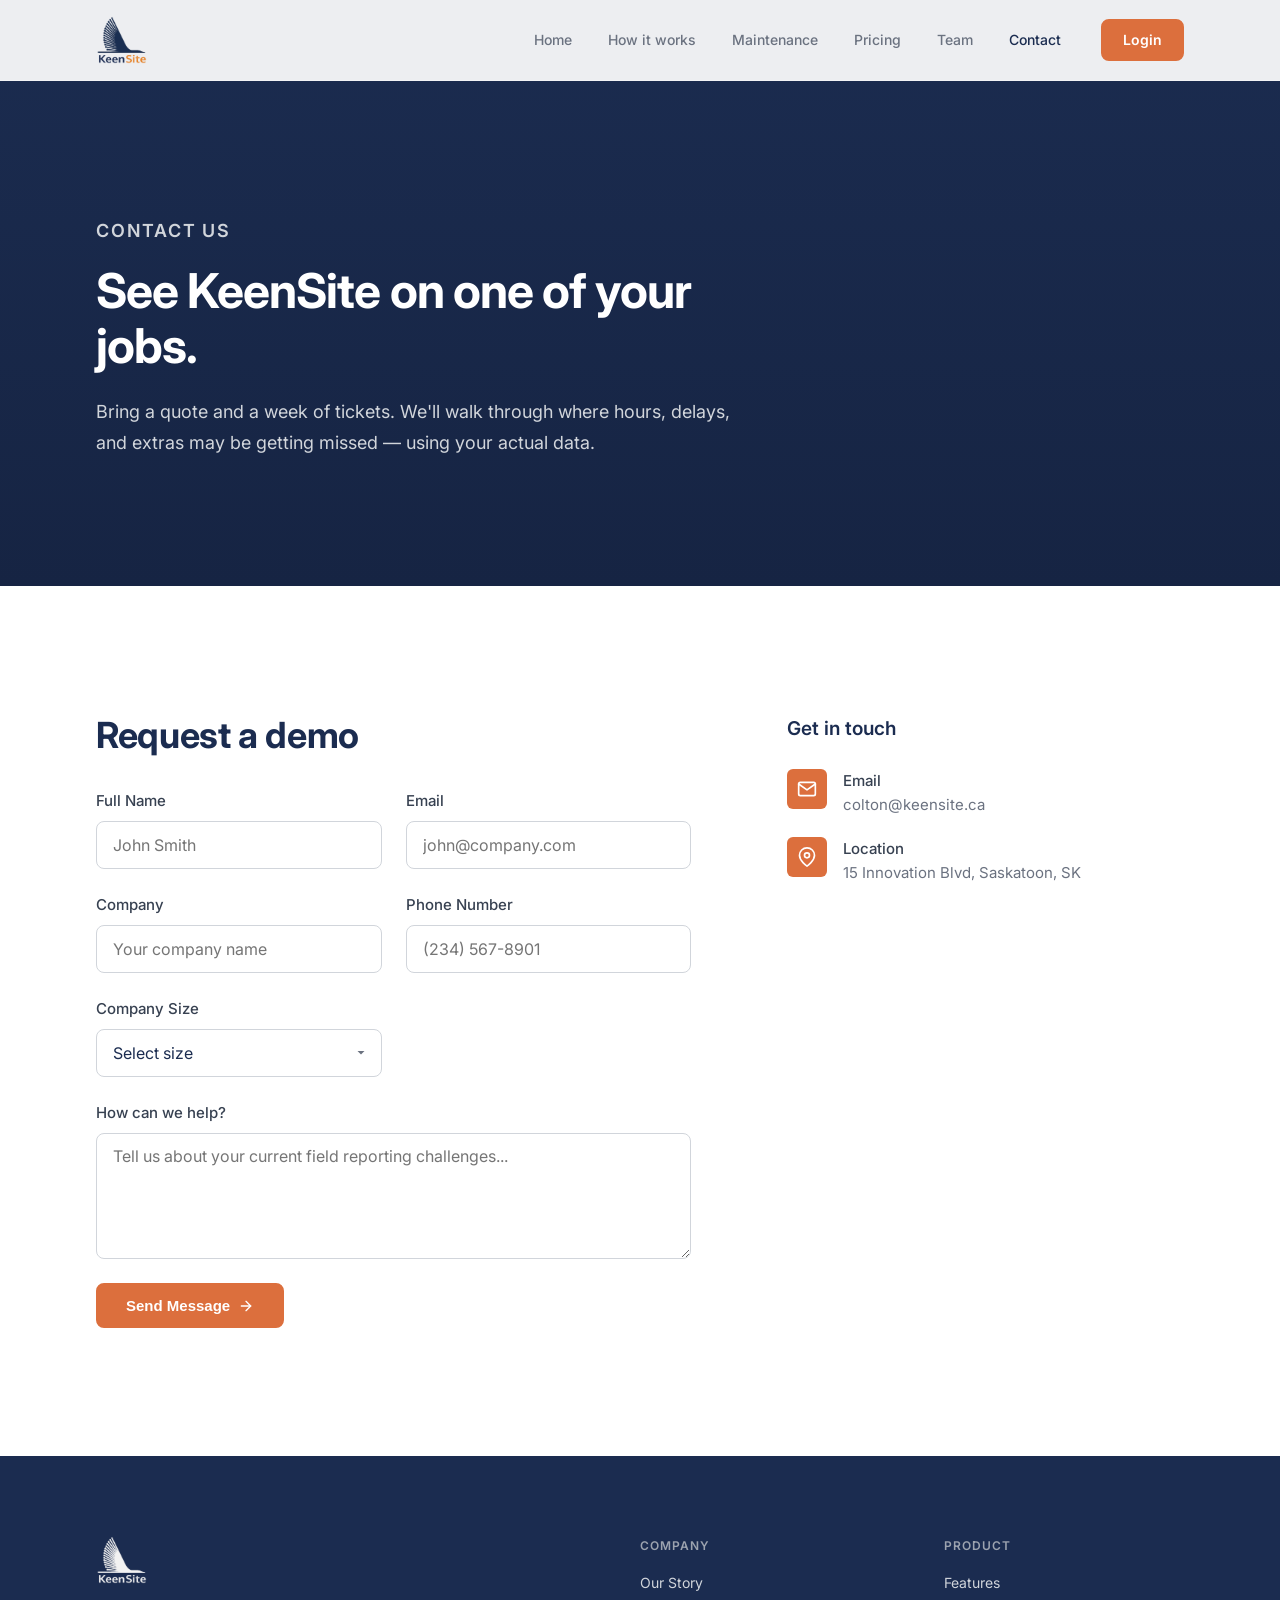
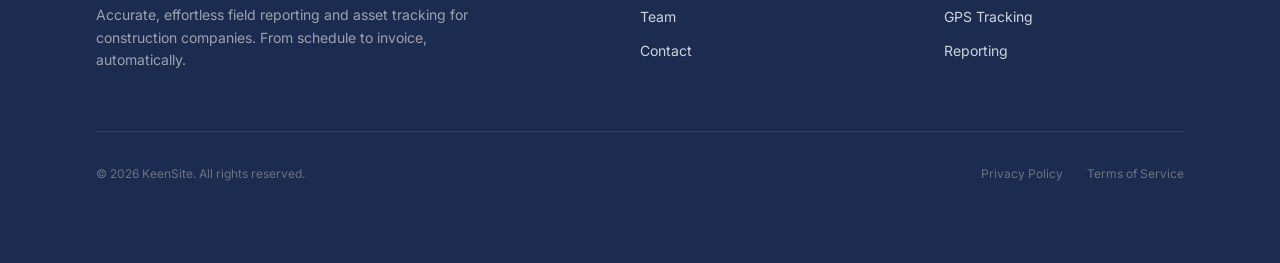
==== commit efde563d: "style update + whatsapp" ====
--- a/contact/index.html
+++ b/contact/index.html
@@ -45,19 +45,25 @@
  <nav class="navbar">
   <div class="container navbar-inner">
     <a href="/" class="navbar-logo">
-      <img src="/images/logo.png" alt="Taulab">
+      <img src="/images/logo.png" alt="KeenSite">
     </a>
 
     <div class="navbar-right">
 
       <div class="navbar-links">
         <a href="/">Home</a>
+        <a href="/#how">How it works</a>
+        <a href="/#maintenance">Maintenance</a>
+        <a href="/#pricing">Pricing</a>
         <a href="/team/">Team</a>
         <a href="/contact/" class="active">Contact</a>
       </div>
 
       <div id="mobileMenu" class="mobile-menu">
         <a href="/">Home</a>
+        <a href="/#how">How it works</a>
+        <a href="/#maintenance">Maintenance</a>
+        <a href="/#pricing">Pricing</a>
         <a href="/team/">Team</a>
         <a href="/contact/" class="active">Contact</a>
       </div>
@@ -83,9 +89,8 @@
   <section class="page-hero" style="padding: 12rem 0 8rem;">
     <div class="container">
       <p class="section-label">Contact Us</p>
-      <h1>Let's talk about your operations.</h1>
-      <p>Tell us about your company and we'll show you how KeenSite can streamline your field reporting and asset
-        tracking.</p>
+      <h1>See KeenSite on one of your jobs.</h1>
+      <p>Bring a quote and a week of tickets. We'll walk through where hours, delays, and extras may be getting missed — using your actual data.</p>
     </div>
   </section>
 
@@ -178,44 +183,6 @@
               </div>
             </div>
           </div>
-
-          <div class="expect-box">
-            <h4>What to expect</h4>
-            <ul>
-              <li>
-                <svg xmlns="http://www.w3.org/2000/svg" viewBox="0 0 24 24" width="16" height="16" fill="none"
-                  stroke="currentColor" stroke-width="2" stroke-linecap="round" stroke-linejoin="round">
-                  <path d="M22 11.08V12a10 10 0 1 1-5.93-9.14" />
-                  <polyline points="22 4 12 14.01 9 11.01" />
-                </svg>
-                <span>A response within one business day</span>
-              </li>
-              <li>
-                <svg xmlns="http://www.w3.org/2000/svg" viewBox="0 0 24 24" width="16" height="16" fill="none"
-                  stroke="currentColor" stroke-width="2" stroke-linecap="round" stroke-linejoin="round">
-                  <path d="M22 11.08V12a10 10 0 1 1-5.93-9.14" />
-                  <polyline points="22 4 12 14.01 9 11.01" />
-                </svg>
-                <span>A personalized demo of the platform</span>
-              </li>
-              <li>
-                <svg xmlns="http://www.w3.org/2000/svg" viewBox="0 0 24 24" width="16" height="16" fill="none"
-                  stroke="currentColor" stroke-width="2" stroke-linecap="round" stroke-linejoin="round">
-                  <path d="M22 11.08V12a10 10 0 1 1-5.93-9.14" />
-                  <polyline points="22 4 12 14.01 9 11.01" />
-                </svg>
-                <span>An honest conversation about fit</span>
-              </li>
-              <li>
-                <svg xmlns="http://www.w3.org/2000/svg" viewBox="0 0 24 24" width="16" height="16" fill="none"
-                  stroke="currentColor" stroke-width="2" stroke-linecap="round" stroke-linejoin="round">
-                  <path d="M22 11.08V12a10 10 0 1 1-5.93-9.14" />
-                  <polyline points="22 4 12 14.01 9 11.01" />
-                </svg>
-                <span>No pressure, no long-term commitment</span>
-              </li>
-            </ul>
-          </div>
         </div>
       </div>
     </div>
--- a/styles.css
+++ b/styles.css
@@ -1,4 +1,4 @@
-@import url('https://fonts.googleapis.com/css2?family=Inter:wght@400;500;600;700&display=swap');
+@import url('https://fonts.googleapis.com/css2?family=Inter:wght@400;500;600;700;800&display=swap');
 
 *, *::before, *::after {
   margin: 0;
@@ -1517,7 +1517,7 @@
 }
 
 .form-group label {
-  font-size: 0.875rem;
+  font-size: 0.9375rem;
   font-weight: 500;
   color: var(--gray-700);
 }
@@ -1528,7 +1528,7 @@
   padding: 0.75rem 1rem;
   border: 1px solid var(--gray-300);
   border-radius: 0.5rem;
-  font-size: 0.875rem;
+  font-size: 1rem;
   font-family: inherit;
   color: var(--indigo);
   background: var(--white);
@@ -1564,7 +1564,7 @@
 
 /* ── CONTACT SIDEBAR ── */
 .contact-sidebar h3 {
-  font-size: 1.125rem;
+  font-size: 1.1875rem;
   font-weight: 600;
   color: var(--indigo);
   margin-bottom: 1.5rem;
@@ -1586,7 +1586,7 @@
   width: 2.5rem;
   height: 2.5rem;
   border-radius: 0.375rem;
-  background: rgba(220, 111, 61, 0.1);
+  background: var(--orange);
   display: flex;
   align-items: center;
   justify-content: center;
@@ -1596,57 +1596,18 @@
 .contact-info-icon svg {
   width: 1.25rem;
   height: 1.25rem;
-  color: var(--orange);
+  color: var(--white);
 }
 
 .contact-info-item .info-label {
-  font-size: 0.875rem;
+  font-size: 0.9375rem;
   font-weight: 500;
   color: var(--gray-700);
 }
 
 .contact-info-item .info-value {
-  font-size: 0.875rem;
+  font-size: 0.9375rem;
   color: var(--gray-500);
-}
-
-.expect-box {
-  background: var(--gray-50);
-  border: 1px solid var(--gray-100);
-  border-radius: 0.75rem;
-  padding: 1.5rem;
-  margin-top: 2rem;
-}
-
-.expect-box h4 {
-  font-size: 0.875rem;
-  font-weight: 600;
-  color: var(--indigo);
-  margin-bottom: 0.75rem;
-}
-
-.expect-box li {
-  display: flex;
-  align-items: flex-start;
-  gap: 0.75rem;
-  margin-bottom: 0.75rem;
-}
-
-.expect-box li:last-child {
-  margin-bottom: 0;
-}
-
-.expect-box li svg {
-  width: 1rem;
-  height: 1rem;
-  color: var(--orange);
-  flex-shrink: 0;
-  margin-top: 0.125rem;
-}
-
-.expect-box li span {
-  font-size: 0.875rem;
-  color: var(--gray-600);
 }
 
 /* ── FOOTER ── */
